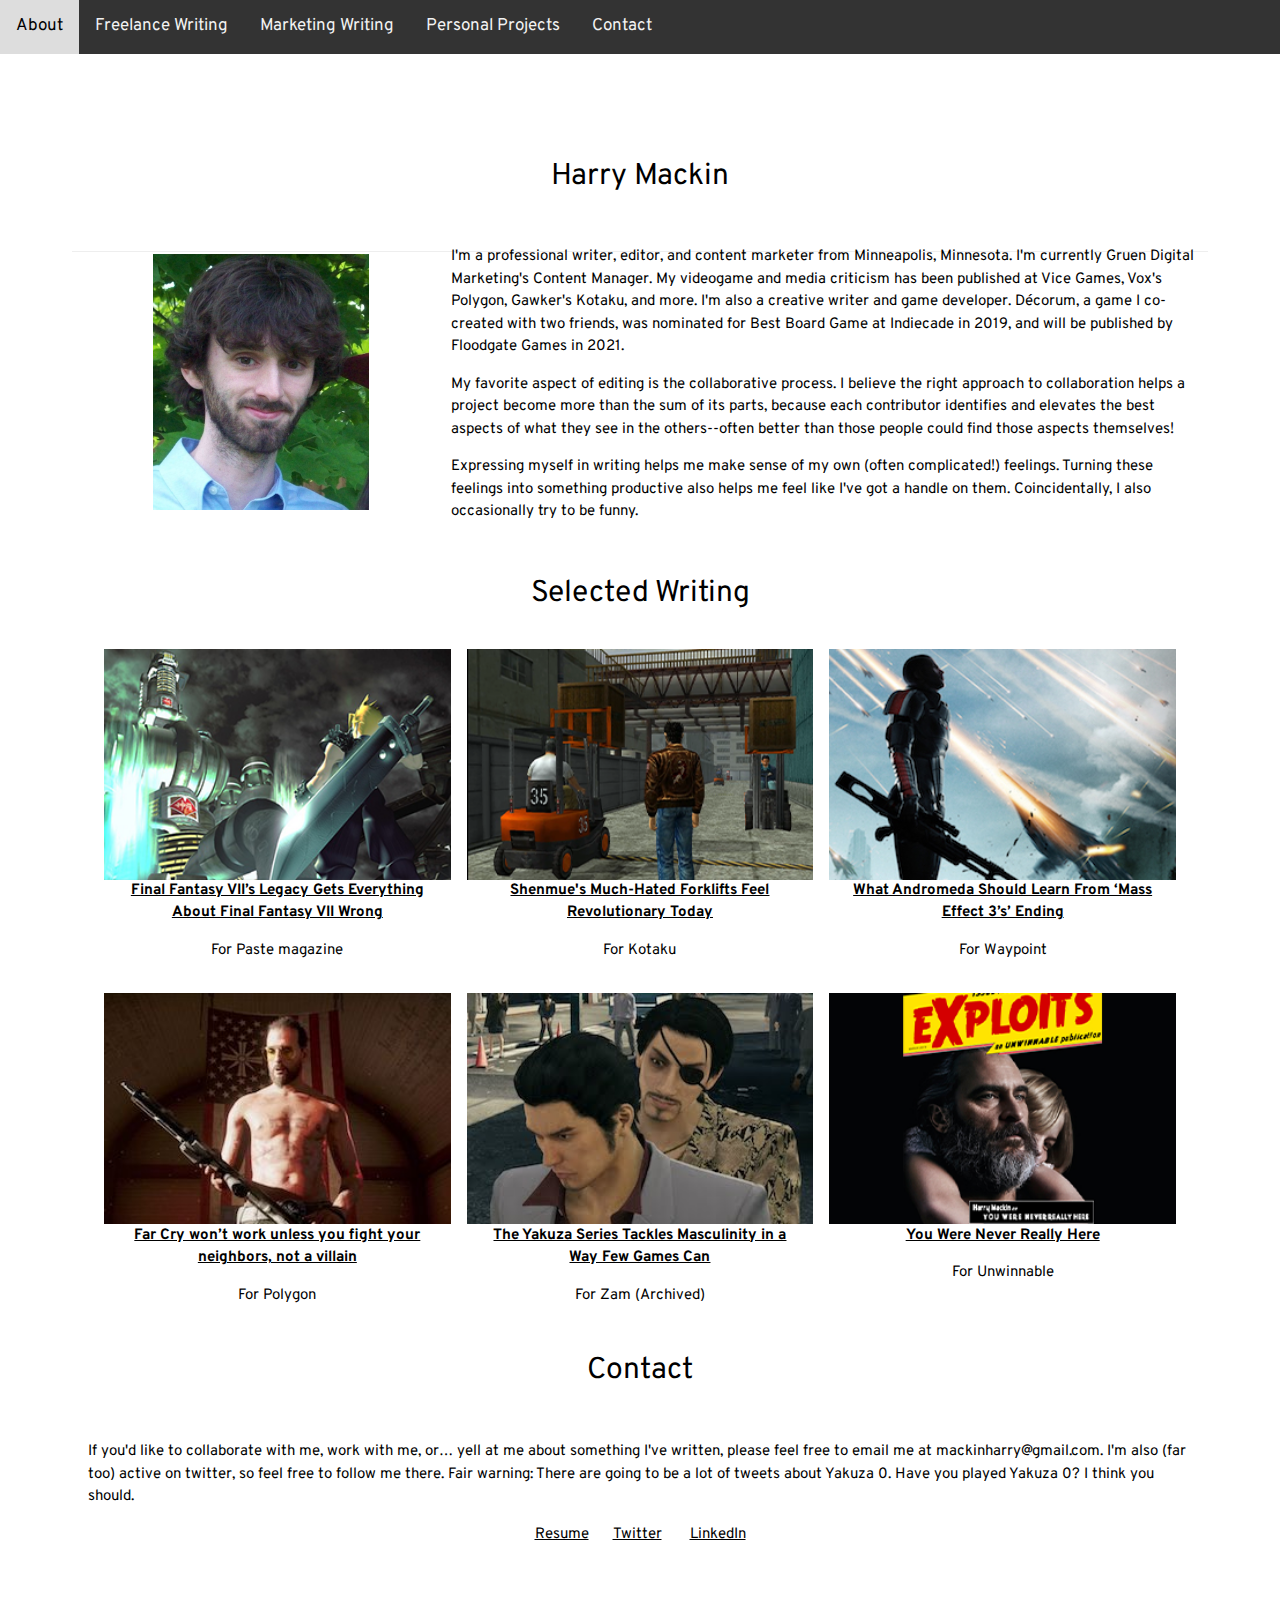
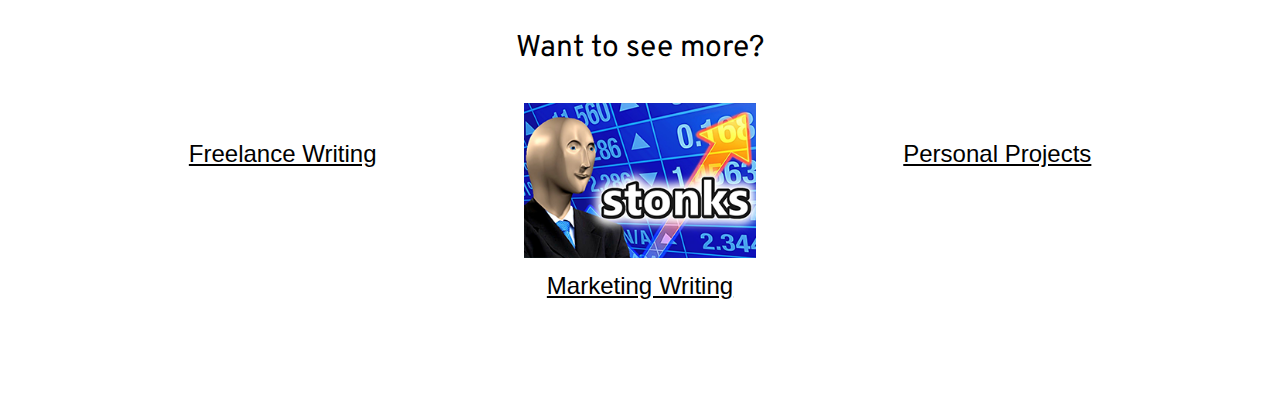
==== index.html @ 05d83d0b "agagfwtg" ====
<!DOCTYPE html>
<html>
<title>Harry Mackin</title>

<meta charset="UTF-8">
<meta name="viewport" content="width=device-width, initial-scale=1">
<link rel="stylesheet" href="https://www.w3schools.com/w3css/4/w3.css">
<link href="https://fonts.googleapis.com/css?family=Overpass&display=swap" rel="stylesheet">
<link href="https://fonts.googleapis.com/css?family=Press+Start+2P&display=swap" rel="stylesheet">
<style>
h1 {font-family: 'Press Start 2P', cursive;}
h2, h6, h4,body,h5 {font-family: 'Overpass', sans-serif;}
.w3-bar-block .w3-bar-item {padding:20px}

<meta name="viewport" content="width=device-width, initial-scale=1">
<style>
body {
  margin: 0;
  font-size: 28px;
  font-family: Arial, Helvetica, sans-serif;
}

.header {
  background-color: #f1f1f1;
  padding: 30px;
  text-align: center;
}

#navbar {
  overflow: hidden;
  background-color: #333;
}

#navbar a {
  float: left;
  display: block;
  color: #f2f2f2;
  text-align: center;
  padding: 14px 16px;
  text-decoration: none;
  font-size: 17px;
}

#navbar a:hover {
  background-color: #ddd;
  color: black;
}

#navbar a.active {
  background-color: #4CAF50;
  color: white;
}

.content {
  padding: 16px;
}

.sticky {
  position: fixed;
  top: 0;
  width: 100%;
}

.sticky + .content {
  padding-top: 100px;
}
</style>
</head>
<body>
    
    <div id="navbar">
      <a href="#About">About</a>
      <a href="Freelance.html">Freelance Writing</a>
      <a href="Marketing.html">Marketing Writing</a>
      <a href="Projects.html">Personal Projects</a>
      <a href="#Contact">Contact</a>
    </div>
   
    <div class="w3-main w3-content w3-padding" style="max-width:1200px;margin-top:50px">
        <div class="w3-container w3-padding-32 w3-center">
            
        <h2 id="About">Harry Mackin</h2><br>
       
        <div class="w3-third">
          <br>
          <img src="Images/harry-pic.jpg" alt="" style="width:57%">
        
        </div>
        <div class="w3-twothird">
        <div class="w3-left-align">
          <p>I'm a professional writer, editor, and content marketer from Minneapolis, Minnesota. I'm currently Gruen Digital Marketing's Content Manager. My videogame and media criticism has been published at Vice Games, Vox's Polygon, Gawker's Kotaku, and more. I'm also a creative writer and game developer. Décorum, a game I co-created with two friends, was nominated for Best Board Game at Indiecade in 2019, and will be published by Floodgate Games in 2021.</p>

          <p>My favorite aspect of editing is the collaborative process. I believe the right approach to collaboration helps a project become more than the sum of its parts, because each contributor identifies and elevates the best aspects of what they see in the others--often better than those people could find those aspects themselves! </p>
          
          <p>Expressing myself in writing helps me make sense of my own (often complicated!) feelings. Turning these feelings into something productive also helps me feel like I've got a handle on them. Coincidentally, I also occasionally try to be funny.</p>
</div>
          <br>
        </div>
    <hr>

            <!-- Photo Grid-->
<div class="w3-container w3-padding-32 w3-center">
<h2 id="Selected Writing">Selected Writing</h2><br>
            <div class="w3-row-padding">
                <div class="w3-third w3-container w3-margin-bottom">
                  <img src="Images/FF7.png" alt="" style="width:100%" class="w3-hover-opacity">
                  <div class="w3-container w3-white">
                    <a href="https://www.pastemagazine.com/games/final-fantasy/final-fantasy-viis-legacy-gets-everything-about-fi/"><b>Final Fantasy VII’s Legacy Gets Everything About Final Fantasy VII Wrong</b></a>
                    <p>For Paste magazine</p>
                  </div>
                </div>
                <div class="w3-third w3-container w3-margin-bottom">
                  <img src="Images/Forklift.png" alt="" style="width:100%" class="w3-hover-opacity">
                  <div class="w3-container w3-white">
                    <a href="https://kotaku.com/shenmues-much-hated-forklifts-feel-revolutionary-today-1833817433"><b>Shenmue's Much-Hated Forklifts Feel Revolutionary Today</b></a>
                    <p>For Kotaku</p>
                  </div>
                </div>
                <div class="w3-third w3-container">
                  <img src="Images/MassEffect.jpg" alt="" style="width:100%" class="w3-hover-opacity">
                  <div class="w3-container w3-white">
                  <a href="https://www.vice.com/en_us/article/8qbkxx/what-andromeda-should-learn-from-mass-effect-3s-ending"><b>What Andromeda Should Learn From ‘Mass Effect 3’s’ Ending</b></a>
                    <p>For Waypoint</p>
                  </div>
                </div>
              </div>
  
  <!-- Second Photo Grid-->
  <div class="w3-row-padding">
    <div class="w3-third w3-container w3-margin-bottom">
      <img src="Images/FarCry.jpg" alt="" style="width:100%" class="w3-hover-opacity">
      <div class="w3-container w3-white">
        <a href="https://www.polygon.com/2017/11/9/16612320/far-cry-villain-united-states"><b>Far Cry won’t work unless you fight your neighbors, not a villain</b></a>
        <p>For Polygon</p>
      </div>
    </div>
    <div class="w3-third w3-container w3-margin-bottom">
      <img src="Images/yakuza.jpg" alt="" style="width:100%" class="w3-hover-opacity">
      <div class="w3-container w3-white">
        <a href="Articles/TheYakuzaSeriesTakelesMasculinityInAWayFewGamesCan.pdf"><b>The Yakuza Series Tackles Masculinity in a Way Few Games Can</b></a>
        <p>For Zam (Archived)</p>
      </div>
    </div>
    <div class="w3-third w3-container">
      <img src="Images/Exploits.png" alt="" style="width:100%" class="w3-hover-opacity">
      <div class="w3-container w3-white">
      <a href="https://unwinnable.com/2019/03/04/you-were-never-really-here/"><b>You Were Never Really Here</b></a>
        <p>For Unwinnable</p>
      </div>
    </div>
  </div>

  <!-- Contact Section -->
<div class="w3-container w3-padding-4 w3-center">
  <h2 id="Contact">Contact</h2><br>
</div>
<div class="w3-whole">
<div class="w3-left-align">
<p>If you'd like to collaborate with me, work with me, or… yell at me about something I've written, please feel free to email me at mackinharry@gmail.com. I'm also (far too) active on twitter, so feel free to follow me there. Fair warning: There are going to be a lot of tweets about Yakuza 0. Have you played Yakuza 0? I think you should.
</p>
<div class="w3-center">  
<p><a href="HarryMackinResume.pdf">Resume</a> &nbsp; &nbsp; &nbsp;<a href="https://twitter.com/Shiitakeharry">Twitter</a> &nbsp; &nbsp; &nbsp; <a href="https://www.linkedin.com/in/harrymackin/">LinkedIn</a></p>
</div>
</div>

  <div class="w3-container w3-padding-32 w3-center">
    <br>
    <h2 id="Presentations&Publications">Want to see more?</h2><br>
    <!-- First Photo Grid-->
<div class="w3-third">
  <img src="WebsitePhotos/PML2020.png" alt="" style="width:65%">
  <h3><a href="Freelance.html">Freelance Writing</a></h3>

</div>
    <div class="w3-third">
  <img src="Images/stonks.png" alt="" style="width:65%">
  <h3><a href="Marketing.html">Marketing Writing</a></h3>

</div>
<div class="w3-third">
  <img src="WebsitePhotos/VR.png" alt="" style="width:65%">
  <h3><a href="Projects.html">Personal Projects</a></h3>

</div>
</div>
</div>

<script>
    window.onscroll = function() {myFunction()};
    
    var navbar = document.getElementById("navbar");
    var sticky = navbar.offsetTop;
    
    function myFunction() {
      if (window.pageYOffset >= sticky) {
        navbar.classList.add("sticky")
      } else {
        navbar.classList.remove("sticky");
      }
    }
    </script>

<!-- End page content -->
</div>

<script>
// Script to open and close sidebar
function w3_open() {
  document.getElementById("mySidebar").style.display = "block";
}
 
function w3_close() {
  document.getElementById("mySidebar").style.display = "none";
}
</script>

</body>
</html>
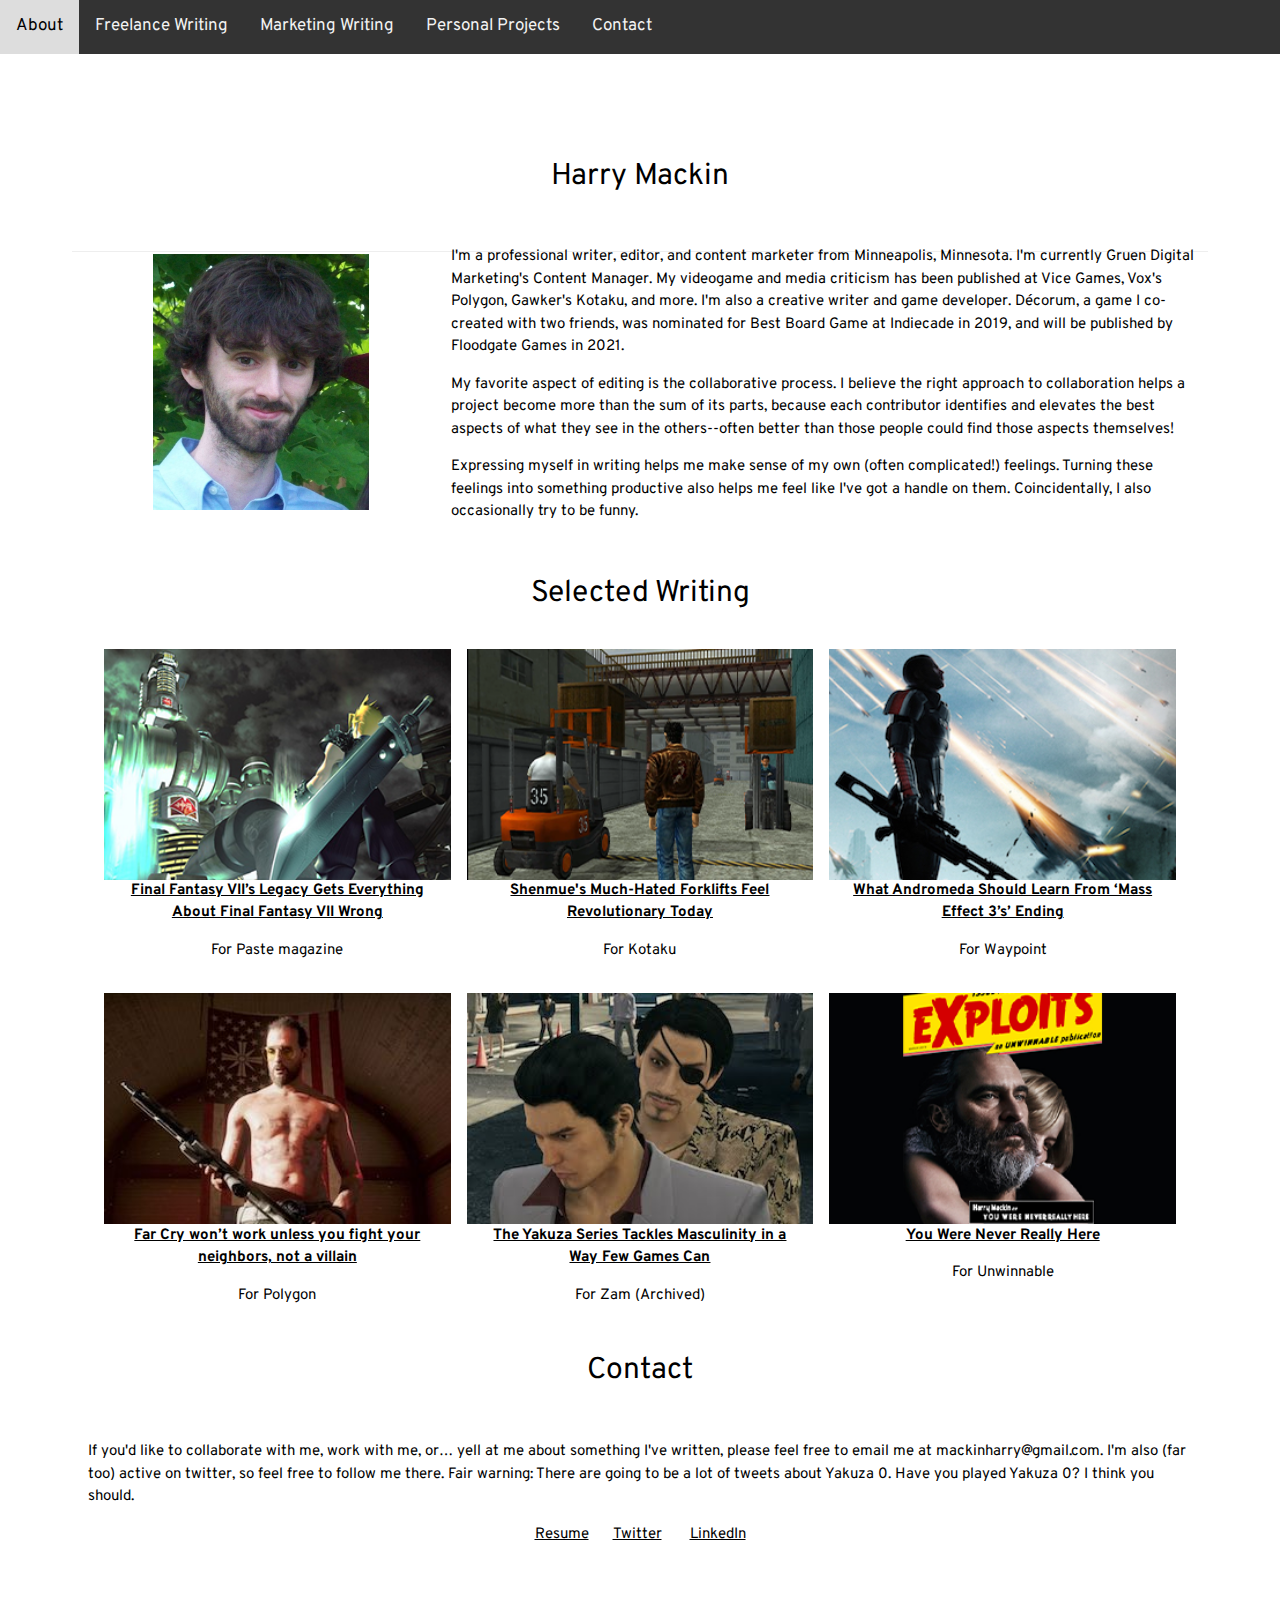
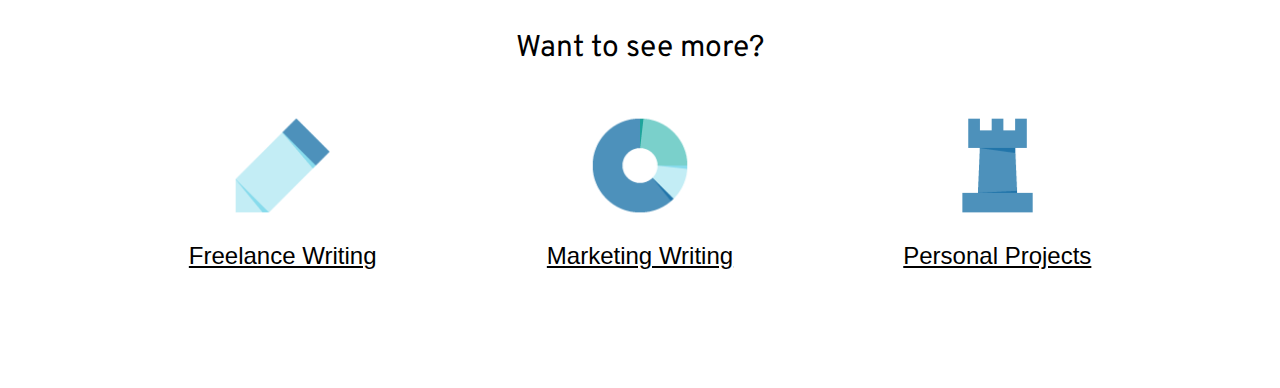
==== commit 8681caea: "icons" ====
--- a/index.html
+++ b/index.html
@@ -168,17 +168,17 @@
     <h2 id="Presentations&Publications">Want to see more?</h2><br>
     <!-- First Photo Grid-->
 <div class="w3-third">
-  <img src="WebsitePhotos/PML2020.png" alt="" style="width:65%">
+  <img src="Images/05 SEO Copywriting.png" alt="" style="width:35%">
   <h3><a href="Freelance.html">Freelance Writing</a></h3>
 
 </div>
     <div class="w3-third">
-  <img src="Images/stonks.png" alt="" style="width:65%">
+  <img src="Images/01 Web Analytics.png" alt="" style="width:35%">
   <h3><a href="Marketing.html">Marketing Writing</a></h3>
 
 </div>
 <div class="w3-third">
-  <img src="WebsitePhotos/VR.png" alt="" style="width:65%">
+  <img src="Images/04 Business Strategy.png" alt="" style="width:35%">
   <h3><a href="Projects.html">Personal Projects</a></h3>
 
 </div>
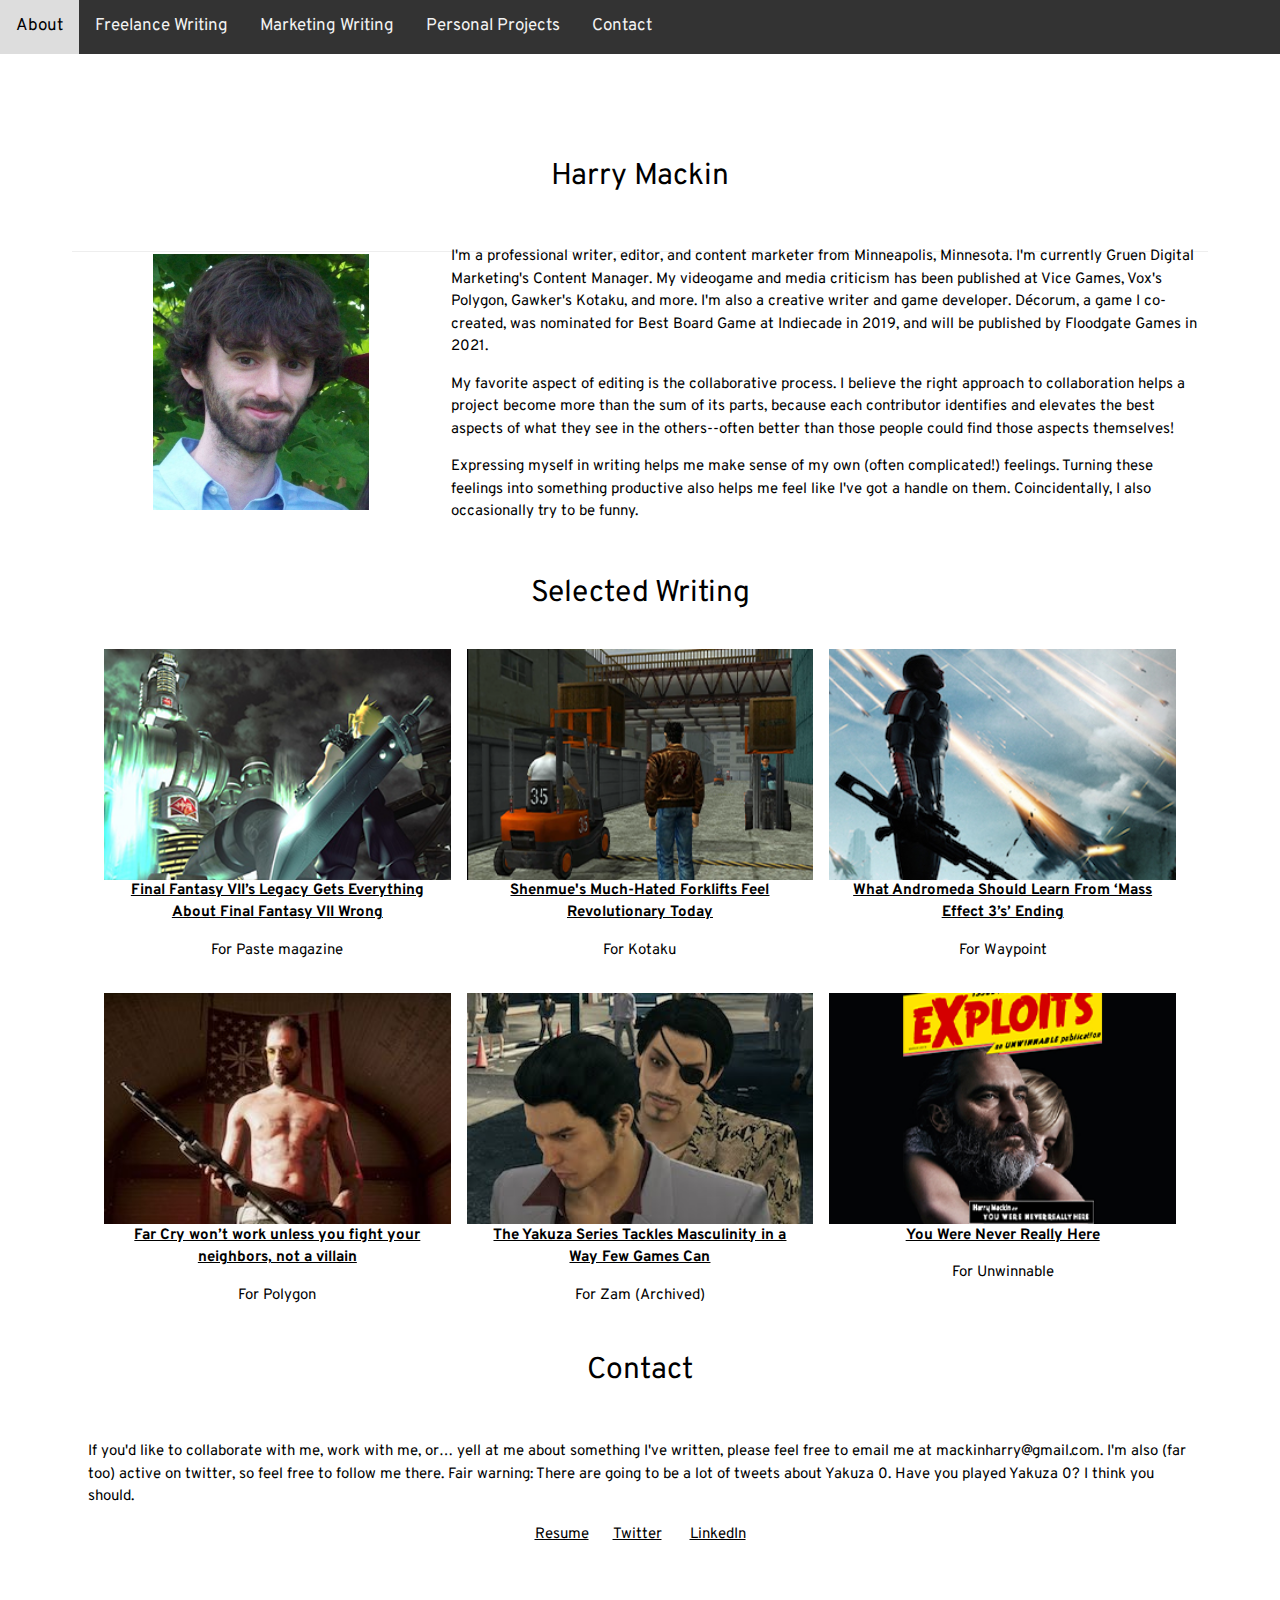
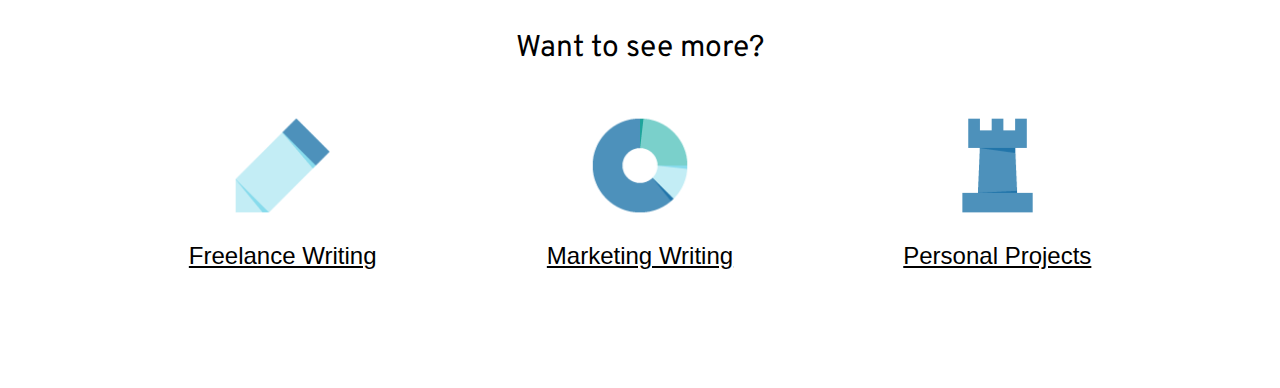
==== commit da4d9e68: "edit" ====
--- a/index.html
+++ b/index.html
@@ -88,7 +88,7 @@
         </div>
         <div class="w3-twothird">
         <div class="w3-left-align">
-          <p>I'm a professional writer, editor, and content marketer from Minneapolis, Minnesota. I'm currently Gruen Digital Marketing's Content Manager. My videogame and media criticism has been published at Vice Games, Vox's Polygon, Gawker's Kotaku, and more. I'm also a creative writer and game developer. Décorum, a game I co-created with two friends, was nominated for Best Board Game at Indiecade in 2019, and will be published by Floodgate Games in 2021.</p>
+          <p>I'm a professional writer, editor, and content marketer from Minneapolis, Minnesota. I'm currently Gruen Digital Marketing's Content Manager. My videogame and media criticism has been published at Vice Games, Vox's Polygon, Gawker's Kotaku, and more. I'm also a creative writer and game developer. Décorum, a game I co-created, was nominated for Best Board Game at Indiecade in 2019, and will be published by Floodgate Games in 2021.</p>
 
           <p>My favorite aspect of editing is the collaborative process. I believe the right approach to collaboration helps a project become more than the sum of its parts, because each contributor identifies and elevates the best aspects of what they see in the others--often better than those people could find those aspects themselves! </p>
           
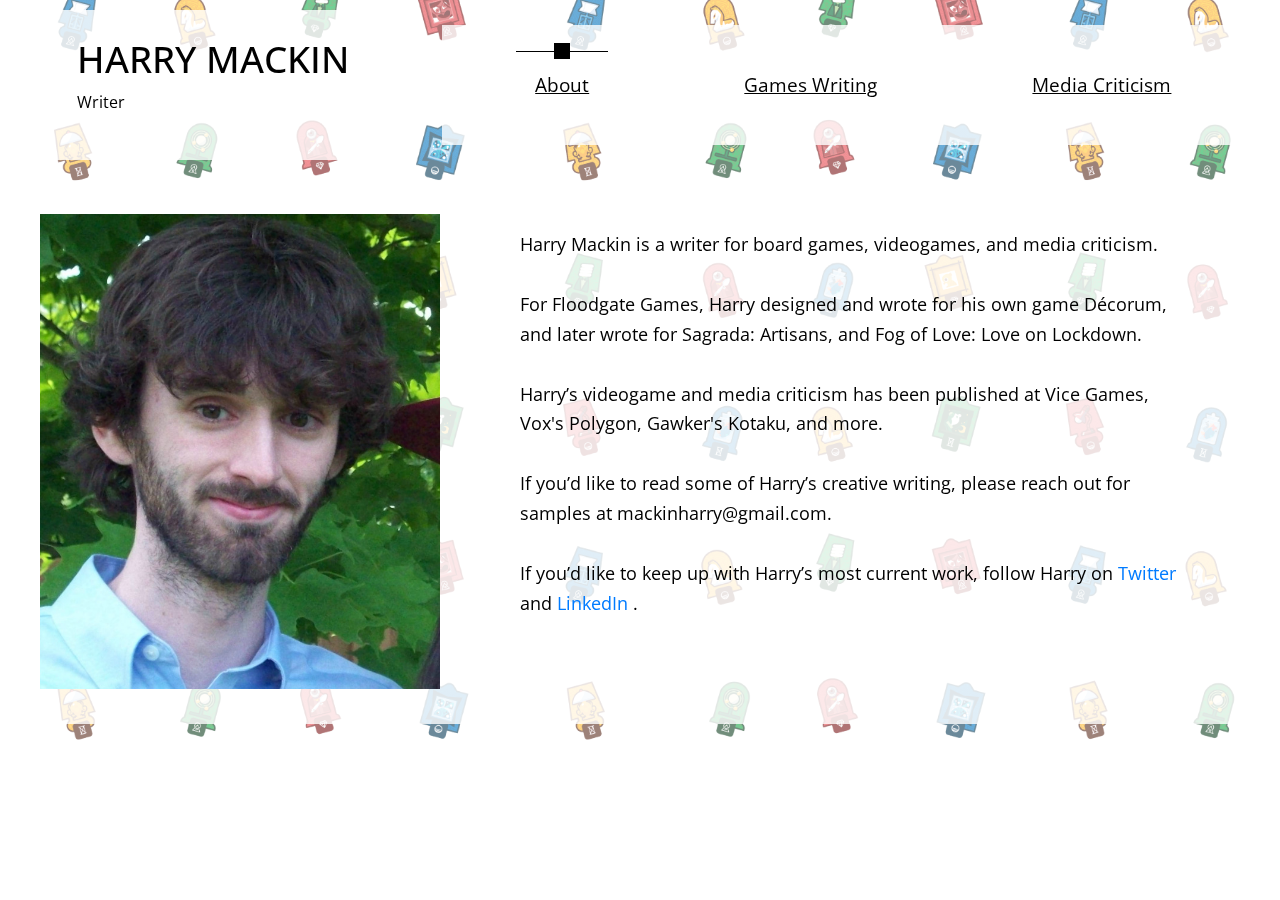
==== commit 4f469f27: "Big Ol Update" ====
--- a/index.html
+++ b/index.html
@@ -1,218 +1,89 @@
-<!DOCTYPE html>
-<html>
-<title>Harry Mackin</title>
-
-<meta charset="UTF-8">
-<meta name="viewport" content="width=device-width, initial-scale=1">
-<link rel="stylesheet" href="https://www.w3schools.com/w3css/4/w3.css">
-<link href="https://fonts.googleapis.com/css?family=Overpass&display=swap" rel="stylesheet">
-<link href="https://fonts.googleapis.com/css?family=Press+Start+2P&display=swap" rel="stylesheet">
-<style>
-h1 {font-family: 'Press Start 2P', cursive;}
-h2, h6, h4,body,h5 {font-family: 'Overpass', sans-serif;}
-.w3-bar-block .w3-bar-item {padding:20px}
-
-<meta name="viewport" content="width=device-width, initial-scale=1">
-<style>
-body {
-  margin: 0;
-  font-size: 28px;
-  font-family: Arial, Helvetica, sans-serif;
-}
-
-.header {
-  background-color: #f1f1f1;
-  padding: 30px;
-  text-align: center;
-}
-
-#navbar {
-  overflow: hidden;
-  background-color: #333;
-}
-
-#navbar a {
-  float: left;
-  display: block;
-  color: #f2f2f2;
-  text-align: center;
-  padding: 14px 16px;
-  text-decoration: none;
-  font-size: 17px;
-}
-
-#navbar a:hover {
-  background-color: #ddd;
-  color: black;
-}
-
-#navbar a.active {
-  background-color: #4CAF50;
-  color: white;
-}
-
-.content {
-  padding: 16px;
-}
-
-.sticky {
-  position: fixed;
-  top: 0;
-  width: 100%;
-}
-
-.sticky + .content {
-  padding-top: 100px;
-}
-</style>
-</head>
-<body>
-    
-    <div id="navbar">
-      <a href="#About">About</a>
-      <a href="Freelance.html">Freelance Writing</a>
-      <a href="Marketing.html">Marketing Writing</a>
-      <a href="Projects.html">Personal Projects</a>
-      <a href="#Contact">Contact</a>
-    </div>
-   
-    <div class="w3-main w3-content w3-padding" style="max-width:1200px;margin-top:50px">
-        <div class="w3-container w3-padding-32 w3-center">
-            
-        <h2 id="About">Harry Mackin</h2><br>
-       
-        <div class="w3-third">
-          <br>
-          <img src="Images/harry-pic.jpg" alt="" style="width:57%">
-        
-        </div>
-        <div class="w3-twothird">
-        <div class="w3-left-align">
-          <p>I'm a professional writer, editor, and content marketer from Minneapolis, Minnesota. I'm currently Gruen Digital Marketing's Content Manager. My videogame and media criticism has been published at Vice Games, Vox's Polygon, Gawker's Kotaku, and more. I'm also a creative writer and game developer. Décorum, a game I co-created, was nominated for Best Board Game at Indiecade in 2019, and will be published by Floodgate Games in 2021.</p>
-
-          <p>My favorite aspect of editing is the collaborative process. I believe the right approach to collaboration helps a project become more than the sum of its parts, because each contributor identifies and elevates the best aspects of what they see in the others--often better than those people could find those aspects themselves! </p>
-          
-          <p>Expressing myself in writing helps me make sense of my own (often complicated!) feelings. Turning these feelings into something productive also helps me feel like I've got a handle on them. Coincidentally, I also occasionally try to be funny.</p>
-</div>
-          <br>
-        </div>
-    <hr>
-
-            <!-- Photo Grid-->
-<div class="w3-container w3-padding-32 w3-center">
-<h2 id="Selected Writing">Selected Writing</h2><br>
-            <div class="w3-row-padding">
-                <div class="w3-third w3-container w3-margin-bottom">
-                  <img src="Images/FF7.png" alt="" style="width:100%" class="w3-hover-opacity">
-                  <div class="w3-container w3-white">
-                    <a href="https://www.pastemagazine.com/games/final-fantasy/final-fantasy-viis-legacy-gets-everything-about-fi/"><b>Final Fantasy VII’s Legacy Gets Everything About Final Fantasy VII Wrong</b></a>
-                    <p>For Paste magazine</p>
-                  </div>
-                </div>
-                <div class="w3-third w3-container w3-margin-bottom">
-                  <img src="Images/Forklift.png" alt="" style="width:100%" class="w3-hover-opacity">
-                  <div class="w3-container w3-white">
-                    <a href="https://kotaku.com/shenmues-much-hated-forklifts-feel-revolutionary-today-1833817433"><b>Shenmue's Much-Hated Forklifts Feel Revolutionary Today</b></a>
-                    <p>For Kotaku</p>
-                  </div>
-                </div>
-                <div class="w3-third w3-container">
-                  <img src="Images/MassEffect.jpg" alt="" style="width:100%" class="w3-hover-opacity">
-                  <div class="w3-container w3-white">
-                  <a href="https://www.vice.com/en_us/article/8qbkxx/what-andromeda-should-learn-from-mass-effect-3s-ending"><b>What Andromeda Should Learn From ‘Mass Effect 3’s’ Ending</b></a>
-                    <p>For Waypoint</p>
-                  </div>
-                </div>
-              </div>
-  
-  <!-- Second Photo Grid-->
-  <div class="w3-row-padding">
-    <div class="w3-third w3-container w3-margin-bottom">
-      <img src="Images/FarCry.jpg" alt="" style="width:100%" class="w3-hover-opacity">
-      <div class="w3-container w3-white">
-        <a href="https://www.polygon.com/2017/11/9/16612320/far-cry-villain-united-states"><b>Far Cry won’t work unless you fight your neighbors, not a villain</b></a>
-        <p>For Polygon</p>
-      </div>
-    </div>
-    <div class="w3-third w3-container w3-margin-bottom">
-      <img src="Images/yakuza.jpg" alt="" style="width:100%" class="w3-hover-opacity">
-      <div class="w3-container w3-white">
-        <a href="Articles/TheYakuzaSeriesTakelesMasculinityInAWayFewGamesCan.pdf"><b>The Yakuza Series Tackles Masculinity in a Way Few Games Can</b></a>
-        <p>For Zam (Archived)</p>
-      </div>
-    </div>
-    <div class="w3-third w3-container">
-      <img src="Images/Exploits.png" alt="" style="width:100%" class="w3-hover-opacity">
-      <div class="w3-container w3-white">
-      <a href="https://unwinnable.com/2019/03/04/you-were-never-really-here/"><b>You Were Never Really Here</b></a>
-        <p>For Unwinnable</p>
-      </div>
-    </div>
-  </div>
-
-  <!-- Contact Section -->
-<div class="w3-container w3-padding-4 w3-center">
-  <h2 id="Contact">Contact</h2><br>
-</div>
-<div class="w3-whole">
-<div class="w3-left-align">
-<p>If you'd like to collaborate with me, work with me, or… yell at me about something I've written, please feel free to email me at mackinharry@gmail.com. I'm also (far too) active on twitter, so feel free to follow me there. Fair warning: There are going to be a lot of tweets about Yakuza 0. Have you played Yakuza 0? I think you should.
-</p>
-<div class="w3-center">  
-<p><a href="HarryMackinResume.pdf">Resume</a> &nbsp; &nbsp; &nbsp;<a href="https://twitter.com/Shiitakeharry">Twitter</a> &nbsp; &nbsp; &nbsp; <a href="https://www.linkedin.com/in/harrymackin/">LinkedIn</a></p>
-</div>
-</div>
-
-  <div class="w3-container w3-padding-32 w3-center">
-    <br>
-    <h2 id="Presentations&Publications">Want to see more?</h2><br>
-    <!-- First Photo Grid-->
-<div class="w3-third">
-  <img src="Images/05 SEO Copywriting.png" alt="" style="width:35%">
-  <h3><a href="Freelance.html">Freelance Writing</a></h3>
-
-</div>
-    <div class="w3-third">
-  <img src="Images/01 Web Analytics.png" alt="" style="width:35%">
-  <h3><a href="Marketing.html">Marketing Writing</a></h3>
-
-</div>
-<div class="w3-third">
-  <img src="Images/04 Business Strategy.png" alt="" style="width:35%">
-  <h3><a href="Projects.html">Personal Projects</a></h3>
-
-</div>
-</div>
-</div>
-
-<script>
-    window.onscroll = function() {myFunction()};
-    
-    var navbar = document.getElementById("navbar");
-    var sticky = navbar.offsetTop;
-    
-    function myFunction() {
-      if (window.pageYOffset >= sticky) {
-        navbar.classList.add("sticky")
-      } else {
-        navbar.classList.remove("sticky");
-      }
-    }
-    </script>
-
-<!-- End page content -->
-</div>
-
-<script>
-// Script to open and close sidebar
-function w3_open() {
-  document.getElementById("mySidebar").style.display = "block";
-}
- 
-function w3_close() {
-  document.getElementById("mySidebar").style.display = "none";
-}
-</script>
-
-</body>
-</html>
+<!DOCTYPE html>
+<html lang="en">
+  <head>
+    <link href="favicon.ico" rel="shortcut icon" type="image/x-icon" />
+    <meta charset="UTF-8" />
+    <meta name="viewport" content="width=device-width, initial-scale=1.0" />
+    <meta http-equiv="X-UA-Compatible" content="ie=edge" />
+    <title>Harry Mackin</title>
+
+    <link rel="stylesheet" href="https://fonts.googleapis.com/css?family=Open+Sans:400,600" />
+    <link rel="stylesheet" href="css/all.min.css" />
+    <link rel="stylesheet" href="css/bootstrap.min.css" />
+    <link rel="stylesheet" href="css/templatemo-style.css" />
+<!--
+Parallo Template
+https://templatemo.com/tm-534-parallo
+-->
+  </head>
+  <body>
+    <div class="parallax-window" data-parallax="scroll" data-image-src="img/bg-01.png">
+      <div class="container-fluid">
+        <div class="row tm-brand-row">
+          <div class="col-lg-4 col-11">
+            <div class="tm-brand-container tm-bg-white-transparent">
+              <div class="tm-brand-texts">
+                <h1 class="text-uppercase tm-brand-name">Harry Mackin</h1>
+                <p class="small">Writer</p>
+              </div>
+            </div>
+          </div>
+          <div class="col-lg-8 col-1">
+            <div class="tm-nav">
+              <nav class="navbar navbar-expand-lg navbar-light tm-bg-white-transparent tm-navbar">
+                <button class="navbar-toggler" type="button"
+                  data-toggle="collapse" data-target="#navbarNav"
+                  aria-controls="navbarNav" aria-expanded="false" aria-label="Toggle navigation">
+                  <span class="navbar-toggler-icon"></span>
+                </button>
+                <div class="collapse navbar-collapse" id="navbarNav">
+                  <ul class="navbar-nav">
+                    <li class="nav-item active">
+                      <div class="tm-nav-link-highlight"></div>
+                      <a class="nav-link" href="index.html">About <span class="sr-only">(current)</span></a>
+                    </li>
+                    <li class="nav-item">
+                      <div class="tm-nav-link-highlight"></div>
+                      <a class="nav-link" href="GamesWriting.html">Games Writing</a>
+                    </li>
+                    <li class="nav-item">
+                      <div class="tm-nav-link-highlight"></div>
+                      <a class="nav-link" href="MediaCriticism.html">Media Criticism</a>
+                    </li>
+                  </ul>
+                </div>
+              </nav>
+            </div>
+          </div>
+        </div>
+      </div>
+       <!-- Call to Action -->
+       <section class="row tm-testimonials-cta" id="tmCallToAction">
+        <div class="tm-bg-white-transparent col-12 tm-call-to-action-col">
+          <img src="Images/harry-pic.jpg" alt="Image" class="img-fluid tm-profile-image"/>
+          <div class="tm-call-to-action-text">
+            <p class="tm-call-to-action-description">
+              Harry Mackin is a writer for board games, videogames, and media criticism. 
+              <br>
+              <br>
+              For Floodgate Games, Harry designed and wrote for his own game Décorum, and later wrote for Sagrada: Artisans, and Fog of Love: Love on Lockdown.  
+              <br>  
+              <br>  
+              Harry’s videogame and media criticism has been published at Vice Games, Vox's Polygon, Gawker's Kotaku, and more.        
+              <br>  
+              <br>
+              If you’d like to read some of Harry’s creative writing, please reach out for samples at mackinharry@gmail.com.
+              <br>  
+              <br>
+              If you’d like to keep up with Harry’s most current work, follow Harry on <a href="https://twitter.com/Shiitakeharry">Twitter</a> and <a href="https://www.linkedin.com/in/harrymackin/">LinkedIn</a> 
+            </a>.</p>
+          </div>
+        </div>
+      </section>
+    </div>
+      <!-- .container-fluid -->
+    <script src="js/jquery.min.js"></script>
+    <script src="js/parallax.min.js"></script>
+    <script src="js/bootstrap.min.js"></script>
+  </body>
+</html>--- a/css/all.min.css
+++ b/css/all.min.css
@@ -0,0 +1,5 @@
+/*!
+ * Font Awesome Free 5.8.1 by @fontawesome - https://fontawesome.com
+ * License - https://fontawesome.com/license/free (Icons: CC BY 4.0, Fonts: SIL OFL 1.1, Code: MIT License)
+ */
+.fa,.fab,.fal,.far,.fas{-moz-osx-font-smoothing:grayscale;-webkit-font-smoothing:antialiased;display:inline-block;font-style:normal;font-variant:normal;text-rendering:auto;line-height:1}.fa-lg{font-size:1.33333em;line-height:.75em;vertical-align:-.0667em}.fa-xs{font-size:.75em}.fa-sm{font-size:.875em}.fa-1x{font-size:1em}.fa-2x{font-size:2em}.fa-3x{font-size:3em}.fa-4x{font-size:4em}.fa-5x{font-size:5em}.fa-6x{font-size:6em}.fa-7x{font-size:7em}.fa-8x{font-size:8em}.fa-9x{font-size:9em}.fa-10x{font-size:10em}.fa-fw{text-align:center;width:1.25em}.fa-ul{list-style-type:none;margin-left:2.5em;padding-left:0}.fa-ul>li{position:relative}.fa-li{left:-2em;position:absolute;text-align:center;width:2em;line-height:inherit}.fa-border{border:.08em solid #eee;border-radius:.1em;padding:.2em .25em .15em}.fa-pull-left{float:left}.fa-pull-right{float:right}.fa.fa-pull-left,.fab.fa-pull-left,.fal.fa-pull-left,.far.fa-pull-left,.fas.fa-pull-left{margin-right:.3em}.fa.fa-pull-right,.fab.fa-pull-right,.fal.fa-pull-right,.far.fa-pull-right,.fas.fa-pull-right{margin-left:.3em}.fa-spin{animation:fa-spin 2s infinite linear}.fa-pulse{animation:fa-spin 1s infinite steps(8)}@keyframes fa-spin{0%{transform:rotate(0deg)}to{transform:rotate(1turn)}}.fa-rotate-90{-ms-filter:"progid:DXImageTransform.Microsoft.BasicImage(rotation=1)";transform:rotate(90deg)}.fa-rotate-180{-ms-filter:"progid:DXImageTransform.Microsoft.BasicImage(rotation=2)";transform:rotate(180deg)}.fa-rotate-270{-ms-filter:"progid:DXImageTransform.Microsoft.BasicImage(rotation=3)";transform:rotate(270deg)}.fa-flip-horizontal{-ms-filter:"progid:DXImageTransform.Microsoft.BasicImage(rotation=0, mirror=1)";transform:scaleX(-1)}.fa-flip-vertical{transform:scaleY(-1)}.fa-flip-both,.fa-flip-horizontal.fa-flip-vertical,.fa-flip-vertical{-ms-filter:"progid:DXImageTransform.Microsoft.BasicImage(rotation=2, mirror=1)"}.fa-flip-both,.fa-flip-horizontal.fa-flip-vertical{transform:scale(-1)}:root .fa-flip-both,:root .fa-flip-horizontal,:root .fa-flip-vertical,:root .fa-rotate-90,:root .fa-rotate-180,:root .fa-rotate-270{filter:none}.fa-stack{display:inline-block;height:2em;line-height:2em;position:relative;vertical-align:middle;width:2.5em}.fa-stack-1x,.fa-stack-2x{left:0;position:absolute;text-align:center;width:100%}.fa-stack-1x{line-height:inherit}.fa-stack-2x{font-size:2em}.fa-inverse{color:#fff}.fa-500px:before{content:"\f26e"}.fa-accessible-icon:before{content:"\f368"}.fa-accusoft:before{content:"\f369"}.fa-acquisitions-incorporated:before{content:"\f6af"}.fa-ad:before{content:"\f641"}.fa-address-book:before{content:"\f2b9"}.fa-address-card:before{content:"\f2bb"}.fa-adjust:before{content:"\f042"}.fa-adn:before{content:"\f170"}.fa-adobe:before{content:"\f778"}.fa-adversal:before{content:"\f36a"}.fa-affiliatetheme:before{content:"\f36b"}.fa-air-freshener:before{content:"\f5d0"}.fa-airbnb:before{content:"\f834"}.fa-algolia:before{content:"\f36c"}.fa-align-center:before{content:"\f037"}.fa-align-justify:before{content:"\f039"}.fa-align-left:before{content:"\f036"}.fa-align-right:before{content:"\f038"}.fa-alipay:before{content:"\f642"}.fa-allergies:before{content:"\f461"}.fa-amazon:before{content:"\f270"}.fa-amazon-pay:before{content:"\f42c"}.fa-ambulance:before{content:"\f0f9"}.fa-american-sign-language-interpreting:before{content:"\f2a3"}.fa-amilia:before{content:"\f36d"}.fa-anchor:before{content:"\f13d"}.fa-android:before{content:"\f17b"}.fa-angellist:before{content:"\f209"}.fa-angle-double-down:before{content:"\f103"}.fa-angle-double-left:before{content:"\f100"}.fa-angle-double-right:before{content:"\f101"}.fa-angle-double-up:before{content:"\f102"}.fa-angle-down:before{content:"\f107"}.fa-angle-left:before{content:"\f104"}.fa-angle-right:before{content:"\f105"}.fa-angle-up:before{content:"\f106"}.fa-angry:before{content:"\f556"}.fa-angrycreative:before{content:"\f36e"}.fa-angular:before{content:"\f420"}.fa-ankh:before{content:"\f644"}.fa-app-store:before{content:"\f36f"}.fa-app-store-ios:before{content:"\f370"}.fa-apper:before{content:"\f371"}.fa-apple:before{content:"\f179"}.fa-apple-alt:before{content:"\f5d1"}.fa-apple-pay:before{content:"\f415"}.fa-archive:before{content:"\f187"}.fa-archway:before{content:"\f557"}.fa-arrow-alt-circle-down:before{content:"\f358"}.fa-arrow-alt-circle-left:before{content:"\f359"}.fa-arrow-alt-circle-right:before{content:"\f35a"}.fa-arrow-alt-circle-up:before{content:"\f35b"}.fa-arrow-circle-down:before{content:"\f0ab"}.fa-arrow-circle-left:before{content:"\f0a8"}.fa-arrow-circle-right:before{content:"\f0a9"}.fa-arrow-circle-up:before{content:"\f0aa"}.fa-arrow-down:before{content:"\f063"}.fa-arrow-left:before{content:"\f060"}.fa-arrow-right:before{content:"\f061"}.fa-arrow-up:before{content:"\f062"}.fa-arrows-alt:before{content:"\f0b2"}.fa-arrows-alt-h:before{content:"\f337"}.fa-arrows-alt-v:before{content:"\f338"}.fa-artstation:before{content:"\f77a"}.fa-assistive-listening-systems:before{content:"\f2a2"}.fa-asterisk:before{content:"\f069"}.fa-asymmetrik:before{content:"\f372"}.fa-at:before{content:"\f1fa"}.fa-atlas:before{content:"\f558"}.fa-atlassian:before{content:"\f77b"}.fa-atom:before{content:"\f5d2"}.fa-audible:before{content:"\f373"}.fa-audio-description:before{content:"\f29e"}.fa-autoprefixer:before{content:"\f41c"}.fa-avianex:before{content:"\f374"}.fa-aviato:before{content:"\f421"}.fa-award:before{content:"\f559"}.fa-aws:before{content:"\f375"}.fa-baby:before{content:"\f77c"}.fa-baby-carriage:before{content:"\f77d"}.fa-backspace:before{content:"\f55a"}.fa-backward:before{content:"\f04a"}.fa-bacon:before{content:"\f7e5"}.fa-balance-scale:before{content:"\f24e"}.fa-ban:before{content:"\f05e"}.fa-band-aid:before{content:"\f462"}.fa-bandcamp:before{content:"\f2d5"}.fa-barcode:before{content:"\f02a"}.fa-bars:before{content:"\f0c9"}.fa-baseball-ball:before{content:"\f433"}.fa-basketball-ball:before{content:"\f434"}.fa-bath:before{content:"\f2cd"}.fa-battery-empty:before{content:"\f244"}.fa-battery-full:before{content:"\f240"}.fa-battery-half:before{content:"\f242"}.fa-battery-quarter:before{content:"\f243"}.fa-battery-three-quarters:before{content:"\f241"}.fa-battle-net:before{content:"\f835"}.fa-bed:before{content:"\f236"}.fa-beer:before{content:"\f0fc"}.fa-behance:before{content:"\f1b4"}.fa-behance-square:before{content:"\f1b5"}.fa-bell:before{content:"\f0f3"}.fa-bell-slash:before{content:"\f1f6"}.fa-bezier-curve:before{content:"\f55b"}.fa-bible:before{content:"\f647"}.fa-bicycle:before{content:"\f206"}.fa-bimobject:before{content:"\f378"}.fa-binoculars:before{content:"\f1e5"}.fa-biohazard:before{content:"\f780"}.fa-birthday-cake:before{content:"\f1fd"}.fa-bitbucket:before{content:"\f171"}.fa-bitcoin:before{content:"\f379"}.fa-bity:before{content:"\f37a"}.fa-black-tie:before{content:"\f27e"}.fa-blackberry:before{content:"\f37b"}.fa-blender:before{content:"\f517"}.fa-blender-phone:before{content:"\f6b6"}.fa-blind:before{content:"\f29d"}.fa-blog:before{content:"\f781"}.fa-blogger:before{content:"\f37c"}.fa-blogger-b:before{content:"\f37d"}.fa-bluetooth:before{content:"\f293"}.fa-bluetooth-b:before{content:"\f294"}.fa-bold:before{content:"\f032"}.fa-bolt:before{content:"\f0e7"}.fa-bomb:before{content:"\f1e2"}.fa-bone:before{content:"\f5d7"}.fa-bong:before{content:"\f55c"}.fa-book:before{content:"\f02d"}.fa-book-dead:before{content:"\f6b7"}.fa-book-medical:before{content:"\f7e6"}.fa-book-open:before{content:"\f518"}.fa-book-reader:before{content:"\f5da"}.fa-bookmark:before{content:"\f02e"}.fa-bootstrap:before{content:"\f836"}.fa-bowling-ball:before{content:"\f436"}.fa-box:before{content:"\f466"}.fa-box-open:before{content:"\f49e"}.fa-boxes:before{content:"\f468"}.fa-braille:before{content:"\f2a1"}.fa-brain:before{content:"\f5dc"}.fa-bread-slice:before{content:"\f7ec"}.fa-briefcase:before{content:"\f0b1"}.fa-briefcase-medical:before{content:"\f469"}.fa-broadcast-tower:before{content:"\f519"}.fa-broom:before{content:"\f51a"}.fa-brush:before{content:"\f55d"}.fa-btc:before{content:"\f15a"}.fa-buffer:before{content:"\f837"}.fa-bug:before{content:"\f188"}.fa-building:before{content:"\f1ad"}.fa-bullhorn:before{content:"\f0a1"}.fa-bullseye:before{content:"\f140"}.fa-burn:before{content:"\f46a"}.fa-buromobelexperte:before{content:"\f37f"}.fa-bus:before{content:"\f207"}.fa-bus-alt:before{content:"\f55e"}.fa-business-time:before{content:"\f64a"}.fa-buysellads:before{content:"\f20d"}.fa-calculator:before{content:"\f1ec"}.fa-calendar:before{content:"\f133"}.fa-calendar-alt:before{content:"\f073"}.fa-calendar-check:before{content:"\f274"}.fa-calendar-day:before{content:"\f783"}.fa-calendar-minus:before{content:"\f272"}.fa-calendar-plus:before{content:"\f271"}.fa-calendar-times:before{content:"\f273"}.fa-calendar-week:before{content:"\f784"}.fa-camera:before{content:"\f030"}.fa-camera-retro:before{content:"\f083"}.fa-campground:before{content:"\f6bb"}.fa-canadian-maple-leaf:before{content:"\f785"}.fa-candy-cane:before{content:"\f786"}.fa-cannabis:before{content:"\f55f"}.fa-capsules:before{content:"\f46b"}.fa-car:before{content:"\f1b9"}.fa-car-alt:before{content:"\f5de"}.fa-car-battery:before{content:"\f5df"}.fa-car-crash:before{content:"\f5e1"}.fa-car-side:before{content:"\f5e4"}.fa-caret-down:before{content:"\f0d7"}.fa-caret-left:before{content:"\f0d9"}.fa-caret-right:before{content:"\f0da"}.fa-caret-square-down:before{content:"\f150"}.fa-caret-square-left:before{content:"\f191"}.fa-caret-square-right:before{content:"\f152"}.fa-caret-square-up:before{content:"\f151"}.fa-caret-up:before{content:"\f0d8"}.fa-carrot:before{content:"\f787"}.fa-cart-arrow-down:before{content:"\f218"}.fa-cart-plus:before{content:"\f217"}.fa-cash-register:before{content:"\f788"}.fa-cat:before{content:"\f6be"}.fa-cc-amazon-pay:before{content:"\f42d"}.fa-cc-amex:before{content:"\f1f3"}.fa-cc-apple-pay:before{content:"\f416"}.fa-cc-diners-club:before{content:"\f24c"}.fa-cc-discover:before{content:"\f1f2"}.fa-cc-jcb:before{content:"\f24b"}.fa-cc-mastercard:before{content:"\f1f1"}.fa-cc-paypal:before{content:"\f1f4"}.fa-cc-stripe:before{content:"\f1f5"}.fa-cc-visa:before{content:"\f1f0"}.fa-centercode:before{content:"\f380"}.fa-centos:before{content:"\f789"}.fa-certificate:before{content:"\f0a3"}.fa-chair:before{content:"\f6c0"}.fa-chalkboard:before{content:"\f51b"}.fa-chalkboard-teacher:before{content:"\f51c"}.fa-charging-station:before{content:"\f5e7"}.fa-chart-area:before{content:"\f1fe"}.fa-chart-bar:before{content:"\f080"}.fa-chart-line:before{content:"\f201"}.fa-chart-pie:before{content:"\f200"}.fa-check:before{content:"\f00c"}.fa-check-circle:before{content:"\f058"}.fa-check-double:before{content:"\f560"}.fa-check-square:before{content:"\f14a"}.fa-cheese:before{content:"\f7ef"}.fa-chess:before{content:"\f439"}.fa-chess-bishop:before{content:"\f43a"}.fa-chess-board:before{content:"\f43c"}.fa-chess-king:before{content:"\f43f"}.fa-chess-knight:before{content:"\f441"}.fa-chess-pawn:before{content:"\f443"}.fa-chess-queen:before{content:"\f445"}.fa-chess-rook:before{content:"\f447"}.fa-chevron-circle-down:before{content:"\f13a"}.fa-chevron-circle-left:before{content:"\f137"}.fa-chevron-circle-right:before{content:"\f138"}.fa-chevron-circle-up:before{content:"\f139"}.fa-chevron-down:before{content:"\f078"}.fa-chevron-left:before{content:"\f053"}.fa-chevron-right:before{content:"\f054"}.fa-chevron-up:before{content:"\f077"}.fa-child:before{content:"\f1ae"}.fa-chrome:before{content:"\f268"}.fa-chromecast:before{content:"\f838"}.fa-church:before{content:"\f51d"}.fa-circle:before{content:"\f111"}.fa-circle-notch:before{content:"\f1ce"}.fa-city:before{content:"\f64f"}.fa-clinic-medical:before{content:"\f7f2"}.fa-clipboard:before{content:"\f328"}.fa-clipboard-check:before{content:"\f46c"}.fa-clipboard-list:before{content:"\f46d"}.fa-clock:before{content:"\f017"}.fa-clone:before{content:"\f24d"}.fa-closed-captioning:before{content:"\f20a"}.fa-cloud:before{content:"\f0c2"}.fa-cloud-download-alt:before{content:"\f381"}.fa-cloud-meatball:before{content:"\f73b"}.fa-cloud-moon:before{content:"\f6c3"}.fa-cloud-moon-rain:before{content:"\f73c"}.fa-cloud-rain:before{content:"\f73d"}.fa-cloud-showers-heavy:before{content:"\f740"}.fa-cloud-sun:before{content:"\f6c4"}.fa-cloud-sun-rain:before{content:"\f743"}.fa-cloud-upload-alt:before{content:"\f382"}.fa-cloudscale:before{content:"\f383"}.fa-cloudsmith:before{content:"\f384"}.fa-cloudversify:before{content:"\f385"}.fa-cocktail:before{content:"\f561"}.fa-code:before{content:"\f121"}.fa-code-branch:before{content:"\f126"}.fa-codepen:before{content:"\f1cb"}.fa-codiepie:before{content:"\f284"}.fa-coffee:before{content:"\f0f4"}.fa-cog:before{content:"\f013"}.fa-cogs:before{content:"\f085"}.fa-coins:before{content:"\f51e"}.fa-columns:before{content:"\f0db"}.fa-comment:before{content:"\f075"}.fa-comment-alt:before{content:"\f27a"}.fa-comment-dollar:before{content:"\f651"}.fa-comment-dots:before{content:"\f4ad"}.fa-comment-medical:before{content:"\f7f5"}.fa-comment-slash:before{content:"\f4b3"}.fa-comments:before{content:"\f086"}.fa-comments-dollar:before{content:"\f653"}.fa-compact-disc:before{content:"\f51f"}.fa-compass:before{content:"\f14e"}.fa-compress:before{content:"\f066"}.fa-compress-arrows-alt:before{content:"\f78c"}.fa-concierge-bell:before{content:"\f562"}.fa-confluence:before{content:"\f78d"}.fa-connectdevelop:before{content:"\f20e"}.fa-contao:before{content:"\f26d"}.fa-cookie:before{content:"\f563"}.fa-cookie-bite:before{content:"\f564"}.fa-copy:before{content:"\f0c5"}.fa-copyright:before{content:"\f1f9"}.fa-couch:before{content:"\f4b8"}.fa-cpanel:before{content:"\f388"}.fa-creative-commons:before{content:"\f25e"}.fa-creative-commons-by:before{content:"\f4e7"}.fa-creative-commons-nc:before{content:"\f4e8"}.fa-creative-commons-nc-eu:before{content:"\f4e9"}.fa-creative-commons-nc-jp:before{content:"\f4ea"}.fa-creative-commons-nd:before{content:"\f4eb"}.fa-creative-commons-pd:before{content:"\f4ec"}.fa-creative-commons-pd-alt:before{content:"\f4ed"}.fa-creative-commons-remix:before{content:"\f4ee"}.fa-creative-commons-sa:before{content:"\f4ef"}.fa-creative-commons-sampling:before{content:"\f4f0"}.fa-creative-commons-sampling-plus:before{content:"\f4f1"}.fa-creative-commons-share:before{content:"\f4f2"}.fa-creative-commons-zero:before{content:"\f4f3"}.fa-credit-card:before{content:"\f09d"}.fa-critical-role:before{content:"\f6c9"}.fa-crop:before{content:"\f125"}.fa-crop-alt:before{content:"\f565"}.fa-cross:before{content:"\f654"}.fa-crosshairs:before{content:"\f05b"}.fa-crow:before{content:"\f520"}.fa-crown:before{content:"\f521"}.fa-crutch:before{content:"\f7f7"}.fa-css3:before{content:"\f13c"}.fa-css3-alt:before{content:"\f38b"}.fa-cube:before{content:"\f1b2"}.fa-cubes:before{content:"\f1b3"}.fa-cut:before{content:"\f0c4"}.fa-cuttlefish:before{content:"\f38c"}.fa-d-and-d:before{content:"\f38d"}.fa-d-and-d-beyond:before{content:"\f6ca"}.fa-dashcube:before{content:"\f210"}.fa-database:before{content:"\f1c0"}.fa-deaf:before{content:"\f2a4"}.fa-delicious:before{content:"\f1a5"}.fa-democrat:before{content:"\f747"}.fa-deploydog:before{content:"\f38e"}.fa-deskpro:before{content:"\f38f"}.fa-desktop:before{content:"\f108"}.fa-dev:before{content:"\f6cc"}.fa-deviantart:before{content:"\f1bd"}.fa-dharmachakra:before{content:"\f655"}.fa-dhl:before{content:"\f790"}.fa-diagnoses:before{content:"\f470"}.fa-diaspora:before{content:"\f791"}.fa-dice:before{content:"\f522"}.fa-dice-d20:before{content:"\f6cf"}.fa-dice-d6:before{content:"\f6d1"}.fa-dice-five:before{content:"\f523"}.fa-dice-four:before{content:"\f524"}.fa-dice-one:before{content:"\f525"}.fa-dice-six:before{content:"\f526"}.fa-dice-three:before{content:"\f527"}.fa-dice-two:before{content:"\f528"}.fa-digg:before{content:"\f1a6"}.fa-digital-ocean:before{content:"\f391"}.fa-digital-tachograph:before{content:"\f566"}.fa-directions:before{content:"\f5eb"}.fa-discord:before{content:"\f392"}.fa-discourse:before{content:"\f393"}.fa-divide:before{content:"\f529"}.fa-dizzy:before{content:"\f567"}.fa-dna:before{content:"\f471"}.fa-dochub:before{content:"\f394"}.fa-docker:before{content:"\f395"}.fa-dog:before{content:"\f6d3"}.fa-dollar-sign:before{content:"\f155"}.fa-dolly:before{content:"\f472"}.fa-dolly-flatbed:before{content:"\f474"}.fa-donate:before{content:"\f4b9"}.fa-door-closed:before{content:"\f52a"}.fa-door-open:before{content:"\f52b"}.fa-dot-circle:before{content:"\f192"}.fa-dove:before{content:"\f4ba"}.fa-download:before{content:"\f019"}.fa-draft2digital:before{content:"\f396"}.fa-drafting-compass:before{content:"\f568"}.fa-dragon:before{content:"\f6d5"}.fa-draw-polygon:before{content:"\f5ee"}.fa-dribbble:before{content:"\f17d"}.fa-dribbble-square:before{content:"\f397"}.fa-dropbox:before{content:"\f16b"}.fa-drum:before{content:"\f569"}.fa-drum-steelpan:before{content:"\f56a"}.fa-drumstick-bite:before{content:"\f6d7"}.fa-drupal:before{content:"\f1a9"}.fa-dumbbell:before{content:"\f44b"}.fa-dumpster:before{content:"\f793"}.fa-dumpster-fire:before{content:"\f794"}.fa-dungeon:before{content:"\f6d9"}.fa-dyalog:before{content:"\f399"}.fa-earlybirds:before{content:"\f39a"}.fa-ebay:before{content:"\f4f4"}.fa-edge:before{content:"\f282"}.fa-edit:before{content:"\f044"}.fa-egg:before{content:"\f7fb"}.fa-eject:before{content:"\f052"}.fa-elementor:before{content:"\f430"}.fa-ellipsis-h:before{content:"\f141"}.fa-ellipsis-v:before{content:"\f142"}.fa-ello:before{content:"\f5f1"}.fa-ember:before{content:"\f423"}.fa-empire:before{content:"\f1d1"}.fa-envelope:before{content:"\f0e0"}.fa-envelope-open:before{content:"\f2b6"}.fa-envelope-open-text:before{content:"\f658"}.fa-envelope-square:before{content:"\f199"}.fa-envira:before{content:"\f299"}.fa-equals:before{content:"\f52c"}.fa-eraser:before{content:"\f12d"}.fa-erlang:before{content:"\f39d"}.fa-ethereum:before{content:"\f42e"}.fa-ethernet:before{content:"\f796"}.fa-etsy:before{content:"\f2d7"}.fa-euro-sign:before{content:"\f153"}.fa-evernote:before{content:"\f839"}.fa-exchange-alt:before{content:"\f362"}.fa-exclamation:before{content:"\f12a"}.fa-exclamation-circle:before{content:"\f06a"}.fa-exclamation-triangle:before{content:"\f071"}.fa-expand:before{content:"\f065"}.fa-expand-arrows-alt:before{content:"\f31e"}.fa-expeditedssl:before{content:"\f23e"}.fa-external-link-alt:before{content:"\f35d"}.fa-external-link-square-alt:before{content:"\f360"}.fa-eye:before{content:"\f06e"}.fa-eye-dropper:before{content:"\f1fb"}.fa-eye-slash:before{content:"\f070"}.fa-facebook:before{content:"\f09a"}.fa-facebook-f:before{content:"\f39e"}.fa-facebook-messenger:before{content:"\f39f"}.fa-facebook-square:before{content:"\f082"}.fa-fantasy-flight-games:before{content:"\f6dc"}.fa-fast-backward:before{content:"\f049"}.fa-fast-forward:before{content:"\f050"}.fa-fax:before{content:"\f1ac"}.fa-feather:before{content:"\f52d"}.fa-feather-alt:before{content:"\f56b"}.fa-fedex:before{content:"\f797"}.fa-fedora:before{content:"\f798"}.fa-female:before{content:"\f182"}.fa-fighter-jet:before{content:"\f0fb"}.fa-figma:before{content:"\f799"}.fa-file:before{content:"\f15b"}.fa-file-alt:before{content:"\f15c"}.fa-file-archive:before{content:"\f1c6"}.fa-file-audio:before{content:"\f1c7"}.fa-file-code:before{content:"\f1c9"}.fa-file-contract:before{content:"\f56c"}.fa-file-csv:before{content:"\f6dd"}.fa-file-download:before{content:"\f56d"}.fa-file-excel:before{content:"\f1c3"}.fa-file-export:before{content:"\f56e"}.fa-file-image:before{content:"\f1c5"}.fa-file-import:before{content:"\f56f"}.fa-file-invoice:before{content:"\f570"}.fa-file-invoice-dollar:before{content:"\f571"}.fa-file-medical:before{content:"\f477"}.fa-file-medical-alt:before{content:"\f478"}.fa-file-pdf:before{content:"\f1c1"}.fa-file-powerpoint:before{content:"\f1c4"}.fa-file-prescription:before{content:"\f572"}.fa-file-signature:before{content:"\f573"}.fa-file-upload:before{content:"\f574"}.fa-file-video:before{content:"\f1c8"}.fa-file-word:before{content:"\f1c2"}.fa-fill:before{content:"\f575"}.fa-fill-drip:before{content:"\f576"}.fa-film:before{content:"\f008"}.fa-filter:before{content:"\f0b0"}.fa-fingerprint:before{content:"\f577"}.fa-fire:before{content:"\f06d"}.fa-fire-alt:before{content:"\f7e4"}.fa-fire-extinguisher:before{content:"\f134"}.fa-firefox:before{content:"\f269"}.fa-first-aid:before{content:"\f479"}.fa-first-order:before{content:"\f2b0"}.fa-first-order-alt:before{content:"\f50a"}.fa-firstdraft:before{content:"\f3a1"}.fa-fish:before{content:"\f578"}.fa-fist-raised:before{content:"\f6de"}.fa-flag:before{content:"\f024"}.fa-flag-checkered:before{content:"\f11e"}.fa-flag-usa:before{content:"\f74d"}.fa-flask:before{content:"\f0c3"}.fa-flickr:before{content:"\f16e"}.fa-flipboard:before{content:"\f44d"}.fa-flushed:before{content:"\f579"}.fa-fly:before{content:"\f417"}.fa-folder:before{content:"\f07b"}.fa-folder-minus:before{content:"\f65d"}.fa-folder-open:before{content:"\f07c"}.fa-folder-plus:before{content:"\f65e"}.fa-font:before{content:"\f031"}.fa-font-awesome:before{content:"\f2b4"}.fa-font-awesome-alt:before{content:"\f35c"}.fa-font-awesome-flag:before{content:"\f425"}.fa-font-awesome-logo-full:before{content:"\f4e6"}.fa-fonticons:before{content:"\f280"}.fa-fonticons-fi:before{content:"\f3a2"}.fa-football-ball:before{content:"\f44e"}.fa-fort-awesome:before{content:"\f286"}.fa-fort-awesome-alt:before{content:"\f3a3"}.fa-forumbee:before{content:"\f211"}.fa-forward:before{content:"\f04e"}.fa-foursquare:before{content:"\f180"}.fa-free-code-camp:before{content:"\f2c5"}.fa-freebsd:before{content:"\f3a4"}.fa-frog:before{content:"\f52e"}.fa-frown:before{content:"\f119"}.fa-frown-open:before{content:"\f57a"}.fa-fulcrum:before{content:"\f50b"}.fa-funnel-dollar:before{content:"\f662"}.fa-futbol:before{content:"\f1e3"}.fa-galactic-republic:before{content:"\f50c"}.fa-galactic-senate:before{content:"\f50d"}.fa-gamepad:before{content:"\f11b"}.fa-gas-pump:before{content:"\f52f"}.fa-gavel:before{content:"\f0e3"}.fa-gem:before{content:"\f3a5"}.fa-genderless:before{content:"\f22d"}.fa-get-pocket:before{content:"\f265"}.fa-gg:before{content:"\f260"}.fa-gg-circle:before{content:"\f261"}.fa-ghost:before{content:"\f6e2"}.fa-gift:before{content:"\f06b"}.fa-gifts:before{content:"\f79c"}.fa-git:before{content:"\f1d3"}.fa-git-square:before{content:"\f1d2"}.fa-github:before{content:"\f09b"}.fa-github-alt:before{content:"\f113"}.fa-github-square:before{content:"\f092"}.fa-gitkraken:before{content:"\f3a6"}.fa-gitlab:before{content:"\f296"}.fa-gitter:before{content:"\f426"}.fa-glass-cheers:before{content:"\f79f"}.fa-glass-martini:before{content:"\f000"}.fa-glass-martini-alt:before{content:"\f57b"}.fa-glass-whiskey:before{content:"\f7a0"}.fa-glasses:before{content:"\f530"}.fa-glide:before{content:"\f2a5"}.fa-glide-g:before{content:"\f2a6"}.fa-globe:before{content:"\f0ac"}.fa-globe-africa:before{content:"\f57c"}.fa-globe-americas:before{content:"\f57d"}.fa-globe-asia:before{content:"\f57e"}.fa-globe-europe:before{content:"\f7a2"}.fa-gofore:before{content:"\f3a7"}.fa-golf-ball:before{content:"\f450"}.fa-goodreads:before{content:"\f3a8"}.fa-goodreads-g:before{content:"\f3a9"}.fa-google:before{content:"\f1a0"}.fa-google-drive:before{content:"\f3aa"}.fa-google-play:before{content:"\f3ab"}.fa-google-plus:before{content:"\f2b3"}.fa-google-plus-g:before{content:"\f0d5"}.fa-google-plus-square:before{content:"\f0d4"}.fa-google-wallet:before{content:"\f1ee"}.fa-gopuram:before{content:"\f664"}.fa-graduation-cap:before{content:"\f19d"}.fa-gratipay:before{content:"\f184"}.fa-grav:before{content:"\f2d6"}.fa-greater-than:before{content:"\f531"}.fa-greater-than-equal:before{content:"\f532"}.fa-grimace:before{content:"\f57f"}.fa-grin:before{content:"\f580"}.fa-grin-alt:before{content:"\f581"}.fa-grin-beam:before{content:"\f582"}.fa-grin-beam-sweat:before{content:"\f583"}.fa-grin-hearts:before{content:"\f584"}.fa-grin-squint:before{content:"\f585"}.fa-grin-squint-tears:before{content:"\f586"}.fa-grin-stars:before{content:"\f587"}.fa-grin-tears:before{content:"\f588"}.fa-grin-tongue:before{content:"\f589"}.fa-grin-tongue-squint:before{content:"\f58a"}.fa-grin-tongue-wink:before{content:"\f58b"}.fa-grin-wink:before{content:"\f58c"}.fa-grip-horizontal:before{content:"\f58d"}.fa-grip-lines:before{content:"\f7a4"}.fa-grip-lines-vertical:before{content:"\f7a5"}.fa-grip-vertical:before{content:"\f58e"}.fa-gripfire:before{content:"\f3ac"}.fa-grunt:before{content:"\f3ad"}.fa-guitar:before{content:"\f7a6"}.fa-gulp:before{content:"\f3ae"}.fa-h-square:before{content:"\f0fd"}.fa-hacker-news:before{content:"\f1d4"}.fa-hacker-news-square:before{content:"\f3af"}.fa-hackerrank:before{content:"\f5f7"}.fa-hamburger:before{content:"\f805"}.fa-hammer:before{content:"\f6e3"}.fa-hamsa:before{content:"\f665"}.fa-hand-holding:before{content:"\f4bd"}.fa-hand-holding-heart:before{content:"\f4be"}.fa-hand-holding-usd:before{content:"\f4c0"}.fa-hand-lizard:before{content:"\f258"}.fa-hand-middle-finger:before{content:"\f806"}.fa-hand-paper:before{content:"\f256"}.fa-hand-peace:before{content:"\f25b"}.fa-hand-point-down:before{content:"\f0a7"}.fa-hand-point-left:before{content:"\f0a5"}.fa-hand-point-right:before{content:"\f0a4"}.fa-hand-point-up:before{content:"\f0a6"}.fa-hand-pointer:before{content:"\f25a"}.fa-hand-rock:before{content:"\f255"}.fa-hand-scissors:before{content:"\f257"}.fa-hand-spock:before{content:"\f259"}.fa-hands:before{content:"\f4c2"}.fa-hands-helping:before{content:"\f4c4"}.fa-handshake:before{content:"\f2b5"}.fa-hanukiah:before{content:"\f6e6"}.fa-hard-hat:before{content:"\f807"}.fa-hashtag:before{content:"\f292"}.fa-hat-wizard:before{content:"\f6e8"}.fa-haykal:before{content:"\f666"}.fa-hdd:before{content:"\f0a0"}.fa-heading:before{content:"\f1dc"}.fa-headphones:before{content:"\f025"}.fa-headphones-alt:before{content:"\f58f"}.fa-headset:before{content:"\f590"}.fa-heart:before{content:"\f004"}.fa-heart-broken:before{content:"\f7a9"}.fa-heartbeat:before{content:"\f21e"}.fa-helicopter:before{content:"\f533"}.fa-highlighter:before{content:"\f591"}.fa-hiking:before{content:"\f6ec"}.fa-hippo:before{content:"\f6ed"}.fa-hips:before{content:"\f452"}.fa-hire-a-helper:before{content:"\f3b0"}.fa-history:before{content:"\f1da"}.fa-hockey-puck:before{content:"\f453"}.fa-holly-berry:before{content:"\f7aa"}.fa-home:before{content:"\f015"}.fa-hooli:before{content:"\f427"}.fa-hornbill:before{content:"\f592"}.fa-horse:before{content:"\f6f0"}.fa-horse-head:before{content:"\f7ab"}.fa-hospital:before{content:"\f0f8"}.fa-hospital-alt:before{content:"\f47d"}.fa-hospital-symbol:before{content:"\f47e"}.fa-hot-tub:before{content:"\f593"}.fa-hotdog:before{content:"\f80f"}.fa-hotel:before{content:"\f594"}.fa-hotjar:before{content:"\f3b1"}.fa-hourglass:before{content:"\f254"}.fa-hourglass-end:before{content:"\f253"}.fa-hourglass-half:before{content:"\f252"}.fa-hourglass-start:before{content:"\f251"}.fa-house-damage:before{content:"\f6f1"}.fa-houzz:before{content:"\f27c"}.fa-hryvnia:before{content:"\f6f2"}.fa-html5:before{content:"\f13b"}.fa-hubspot:before{content:"\f3b2"}.fa-i-cursor:before{content:"\f246"}.fa-ice-cream:before{content:"\f810"}.fa-icicles:before{content:"\f7ad"}.fa-id-badge:before{content:"\f2c1"}.fa-id-card:before{content:"\f2c2"}.fa-id-card-alt:before{content:"\f47f"}.fa-igloo:before{content:"\f7ae"}.fa-image:before{content:"\f03e"}.fa-images:before{content:"\f302"}.fa-imdb:before{content:"\f2d8"}.fa-inbox:before{content:"\f01c"}.fa-indent:before{content:"\f03c"}.fa-industry:before{content:"\f275"}.fa-infinity:before{content:"\f534"}.fa-info:before{content:"\f129"}.fa-info-circle:before{content:"\f05a"}.fa-instagram:before{content:"\f16d"}.fa-intercom:before{content:"\f7af"}.fa-internet-explorer:before{content:"\f26b"}.fa-invision:before{content:"\f7b0"}.fa-ioxhost:before{content:"\f208"}.fa-italic:before{content:"\f033"}.fa-itch-io:before{content:"\f83a"}.fa-itunes:before{content:"\f3b4"}.fa-itunes-note:before{content:"\f3b5"}.fa-java:before{content:"\f4e4"}.fa-jedi:before{content:"\f669"}.fa-jedi-order:before{content:"\f50e"}.fa-jenkins:before{content:"\f3b6"}.fa-jira:before{content:"\f7b1"}.fa-joget:before{content:"\f3b7"}.fa-joint:before{content:"\f595"}.fa-joomla:before{content:"\f1aa"}.fa-journal-whills:before{content:"\f66a"}.fa-js:before{content:"\f3b8"}.fa-js-square:before{content:"\f3b9"}.fa-jsfiddle:before{content:"\f1cc"}.fa-kaaba:before{content:"\f66b"}.fa-kaggle:before{content:"\f5fa"}.fa-key:before{content:"\f084"}.fa-keybase:before{content:"\f4f5"}.fa-keyboard:before{content:"\f11c"}.fa-keycdn:before{content:"\f3ba"}.fa-khanda:before{content:"\f66d"}.fa-kickstarter:before{content:"\f3bb"}.fa-kickstarter-k:before{content:"\f3bc"}.fa-kiss:before{content:"\f596"}.fa-kiss-beam:before{content:"\f597"}.fa-kiss-wink-heart:before{content:"\f598"}.fa-kiwi-bird:before{content:"\f535"}.fa-korvue:before{content:"\f42f"}.fa-landmark:before{content:"\f66f"}.fa-language:before{content:"\f1ab"}.fa-laptop:before{content:"\f109"}.fa-laptop-code:before{content:"\f5fc"}.fa-laptop-medical:before{content:"\f812"}.fa-laravel:before{content:"\f3bd"}.fa-lastfm:before{content:"\f202"}.fa-lastfm-square:before{content:"\f203"}.fa-laugh:before{content:"\f599"}.fa-laugh-beam:before{content:"\f59a"}.fa-laugh-squint:before{content:"\f59b"}.fa-laugh-wink:before{content:"\f59c"}.fa-layer-group:before{content:"\f5fd"}.fa-leaf:before{content:"\f06c"}.fa-leanpub:before{content:"\f212"}.fa-lemon:before{content:"\f094"}.fa-less:before{content:"\f41d"}.fa-less-than:before{content:"\f536"}.fa-less-than-equal:before{content:"\f537"}.fa-level-down-alt:before{content:"\f3be"}.fa-level-up-alt:before{content:"\f3bf"}.fa-life-ring:before{content:"\f1cd"}.fa-lightbulb:before{content:"\f0eb"}.fa-line:before{content:"\f3c0"}.fa-link:before{content:"\f0c1"}.fa-linkedin:before{content:"\f08c"}.fa-linkedin-in:before{content:"\f0e1"}.fa-linode:before{content:"\f2b8"}.fa-linux:before{content:"\f17c"}.fa-lira-sign:before{content:"\f195"}.fa-list:before{content:"\f03a"}.fa-list-alt:before{content:"\f022"}.fa-list-ol:before{content:"\f0cb"}.fa-list-ul:before{content:"\f0ca"}.fa-location-arrow:before{content:"\f124"}.fa-lock:before{content:"\f023"}.fa-lock-open:before{content:"\f3c1"}.fa-long-arrow-alt-down:before{content:"\f309"}.fa-long-arrow-alt-left:before{content:"\f30a"}.fa-long-arrow-alt-right:before{content:"\f30b"}.fa-long-arrow-alt-up:before{content:"\f30c"}.fa-low-vision:before{content:"\f2a8"}.fa-luggage-cart:before{content:"\f59d"}.fa-lyft:before{content:"\f3c3"}.fa-magento:before{content:"\f3c4"}.fa-magic:before{content:"\f0d0"}.fa-magnet:before{content:"\f076"}.fa-mail-bulk:before{content:"\f674"}.fa-mailchimp:before{content:"\f59e"}.fa-male:before{content:"\f183"}.fa-mandalorian:before{content:"\f50f"}.fa-map:before{content:"\f279"}.fa-map-marked:before{content:"\f59f"}.fa-map-marked-alt:before{content:"\f5a0"}.fa-map-marker:before{content:"\f041"}.fa-map-marker-alt:before{content:"\f3c5"}.fa-map-pin:before{content:"\f276"}.fa-map-signs:before{content:"\f277"}.fa-markdown:before{content:"\f60f"}.fa-marker:before{content:"\f5a1"}.fa-mars:before{content:"\f222"}.fa-mars-double:before{content:"\f227"}.fa-mars-stroke:before{content:"\f229"}.fa-mars-stroke-h:before{content:"\f22b"}.fa-mars-stroke-v:before{content:"\f22a"}.fa-mask:before{content:"\f6fa"}.fa-mastodon:before{content:"\f4f6"}.fa-maxcdn:before{content:"\f136"}.fa-medal:before{content:"\f5a2"}.fa-medapps:before{content:"\f3c6"}.fa-medium:before{content:"\f23a"}.fa-medium-m:before{content:"\f3c7"}.fa-medkit:before{content:"\f0fa"}.fa-medrt:before{content:"\f3c8"}.fa-meetup:before{content:"\f2e0"}.fa-megaport:before{content:"\f5a3"}.fa-meh:before{content:"\f11a"}.fa-meh-blank:before{content:"\f5a4"}.fa-meh-rolling-eyes:before{content:"\f5a5"}.fa-memory:before{content:"\f538"}.fa-mendeley:before{content:"\f7b3"}.fa-menorah:before{content:"\f676"}.fa-mercury:before{content:"\f223"}.fa-meteor:before{content:"\f753"}.fa-microchip:before{content:"\f2db"}.fa-microphone:before{content:"\f130"}.fa-microphone-alt:before{content:"\f3c9"}.fa-microphone-alt-slash:before{content:"\f539"}.fa-microphone-slash:before{content:"\f131"}.fa-microscope:before{content:"\f610"}.fa-microsoft:before{content:"\f3ca"}.fa-minus:before{content:"\f068"}.fa-minus-circle:before{content:"\f056"}.fa-minus-square:before{content:"\f146"}.fa-mitten:before{content:"\f7b5"}.fa-mix:before{content:"\f3cb"}.fa-mixcloud:before{content:"\f289"}.fa-mizuni:before{content:"\f3cc"}.fa-mobile:before{content:"\f10b"}.fa-mobile-alt:before{content:"\f3cd"}.fa-modx:before{content:"\f285"}.fa-monero:before{content:"\f3d0"}.fa-money-bill:before{content:"\f0d6"}.fa-money-bill-alt:before{content:"\f3d1"}.fa-money-bill-wave:before{content:"\f53a"}.fa-money-bill-wave-alt:before{content:"\f53b"}.fa-money-check:before{content:"\f53c"}.fa-money-check-alt:before{content:"\f53d"}.fa-monument:before{content:"\f5a6"}.fa-moon:before{content:"\f186"}.fa-mortar-pestle:before{content:"\f5a7"}.fa-mosque:before{content:"\f678"}.fa-motorcycle:before{content:"\f21c"}.fa-mountain:before{content:"\f6fc"}.fa-mouse-pointer:before{content:"\f245"}.fa-mug-hot:before{content:"\f7b6"}.fa-music:before{content:"\f001"}.fa-napster:before{content:"\f3d2"}.fa-neos:before{content:"\f612"}.fa-network-wired:before{content:"\f6ff"}.fa-neuter:before{content:"\f22c"}.fa-newspaper:before{content:"\f1ea"}.fa-nimblr:before{content:"\f5a8"}.fa-nintendo-switch:before{content:"\f418"}.fa-node:before{content:"\f419"}.fa-node-js:before{content:"\f3d3"}.fa-not-equal:before{content:"\f53e"}.fa-notes-medical:before{content:"\f481"}.fa-npm:before{content:"\f3d4"}.fa-ns8:before{content:"\f3d5"}.fa-nutritionix:before{content:"\f3d6"}.fa-object-group:before{content:"\f247"}.fa-object-ungroup:before{content:"\f248"}.fa-odnoklassniki:before{content:"\f263"}.fa-odnoklassniki-square:before{content:"\f264"}.fa-oil-can:before{content:"\f613"}.fa-old-republic:before{content:"\f510"}.fa-om:before{content:"\f679"}.fa-opencart:before{content:"\f23d"}.fa-openid:before{content:"\f19b"}.fa-opera:before{content:"\f26a"}.fa-optin-monster:before{content:"\f23c"}.fa-osi:before{content:"\f41a"}.fa-otter:before{content:"\f700"}.fa-outdent:before{content:"\f03b"}.fa-page4:before{content:"\f3d7"}.fa-pagelines:before{content:"\f18c"}.fa-pager:before{content:"\f815"}.fa-paint-brush:before{content:"\f1fc"}.fa-paint-roller:before{content:"\f5aa"}.fa-palette:before{content:"\f53f"}.fa-palfed:before{content:"\f3d8"}.fa-pallet:before{content:"\f482"}.fa-paper-plane:before{content:"\f1d8"}.fa-paperclip:before{content:"\f0c6"}.fa-parachute-box:before{content:"\f4cd"}.fa-paragraph:before{content:"\f1dd"}.fa-parking:before{content:"\f540"}.fa-passport:before{content:"\f5ab"}.fa-pastafarianism:before{content:"\f67b"}.fa-paste:before{content:"\f0ea"}.fa-patreon:before{content:"\f3d9"}.fa-pause:before{content:"\f04c"}.fa-pause-circle:before{content:"\f28b"}.fa-paw:before{content:"\f1b0"}.fa-paypal:before{content:"\f1ed"}.fa-peace:before{content:"\f67c"}.fa-pen:before{content:"\f304"}.fa-pen-alt:before{content:"\f305"}.fa-pen-fancy:before{content:"\f5ac"}.fa-pen-nib:before{content:"\f5ad"}.fa-pen-square:before{content:"\f14b"}.fa-pencil-alt:before{content:"\f303"}.fa-pencil-ruler:before{content:"\f5ae"}.fa-penny-arcade:before{content:"\f704"}.fa-people-carry:before{content:"\f4ce"}.fa-pepper-hot:before{content:"\f816"}.fa-percent:before{content:"\f295"}.fa-percentage:before{content:"\f541"}.fa-periscope:before{content:"\f3da"}.fa-person-booth:before{content:"\f756"}.fa-phabricator:before{content:"\f3db"}.fa-phoenix-framework:before{content:"\f3dc"}.fa-phoenix-squadron:before{content:"\f511"}.fa-phone:before{content:"\f095"}.fa-phone-slash:before{content:"\f3dd"}.fa-phone-square:before{content:"\f098"}.fa-phone-volume:before{content:"\f2a0"}.fa-php:before{content:"\f457"}.fa-pied-piper:before{content:"\f2ae"}.fa-pied-piper-alt:before{content:"\f1a8"}.fa-pied-piper-hat:before{content:"\f4e5"}.fa-pied-piper-pp:before{content:"\f1a7"}.fa-piggy-bank:before{content:"\f4d3"}.fa-pills:before{content:"\f484"}.fa-pinterest:before{content:"\f0d2"}.fa-pinterest-p:before{content:"\f231"}.fa-pinterest-square:before{content:"\f0d3"}.fa-pizza-slice:before{content:"\f818"}.fa-place-of-worship:before{content:"\f67f"}.fa-plane:before{content:"\f072"}.fa-plane-arrival:before{content:"\f5af"}.fa-plane-departure:before{content:"\f5b0"}.fa-play:before{content:"\f04b"}.fa-play-circle:before{content:"\f144"}.fa-playstation:before{content:"\f3df"}.fa-plug:before{content:"\f1e6"}.fa-plus:before{content:"\f067"}.fa-plus-circle:before{content:"\f055"}.fa-plus-square:before{content:"\f0fe"}.fa-podcast:before{content:"\f2ce"}.fa-poll:before{content:"\f681"}.fa-poll-h:before{content:"\f682"}.fa-poo:before{content:"\f2fe"}.fa-poo-storm:before{content:"\f75a"}.fa-poop:before{content:"\f619"}.fa-portrait:before{content:"\f3e0"}.fa-pound-sign:before{content:"\f154"}.fa-power-off:before{content:"\f011"}.fa-pray:before{content:"\f683"}.fa-praying-hands:before{content:"\f684"}.fa-prescription:before{content:"\f5b1"}.fa-prescription-bottle:before{content:"\f485"}.fa-prescription-bottle-alt:before{content:"\f486"}.fa-print:before{content:"\f02f"}.fa-procedures:before{content:"\f487"}.fa-product-hunt:before{content:"\f288"}.fa-project-diagram:before{content:"\f542"}.fa-pushed:before{content:"\f3e1"}.fa-puzzle-piece:before{content:"\f12e"}.fa-python:before{content:"\f3e2"}.fa-qq:before{content:"\f1d6"}.fa-qrcode:before{content:"\f029"}.fa-question:before{content:"\f128"}.fa-question-circle:before{content:"\f059"}.fa-quidditch:before{content:"\f458"}.fa-quinscape:before{content:"\f459"}.fa-quora:before{content:"\f2c4"}.fa-quote-left:before{content:"\f10d"}.fa-quote-right:before{content:"\f10e"}.fa-quran:before{content:"\f687"}.fa-r-project:before{content:"\f4f7"}.fa-radiation:before{content:"\f7b9"}.fa-radiation-alt:before{content:"\f7ba"}.fa-rainbow:before{content:"\f75b"}.fa-random:before{content:"\f074"}.fa-raspberry-pi:before{content:"\f7bb"}.fa-ravelry:before{content:"\f2d9"}.fa-react:before{content:"\f41b"}.fa-reacteurope:before{content:"\f75d"}.fa-readme:before{content:"\f4d5"}.fa-rebel:before{content:"\f1d0"}.fa-receipt:before{content:"\f543"}.fa-recycle:before{content:"\f1b8"}.fa-red-river:before{content:"\f3e3"}.fa-reddit:before{content:"\f1a1"}.fa-reddit-alien:before{content:"\f281"}.fa-reddit-square:before{content:"\f1a2"}.fa-redhat:before{content:"\f7bc"}.fa-redo:before{content:"\f01e"}.fa-redo-alt:before{content:"\f2f9"}.fa-registered:before{content:"\f25d"}.fa-renren:before{content:"\f18b"}.fa-reply:before{content:"\f3e5"}.fa-reply-all:before{content:"\f122"}.fa-replyd:before{content:"\f3e6"}.fa-republican:before{content:"\f75e"}.fa-researchgate:before{content:"\f4f8"}.fa-resolving:before{content:"\f3e7"}.fa-restroom:before{content:"\f7bd"}.fa-retweet:before{content:"\f079"}.fa-rev:before{content:"\f5b2"}.fa-ribbon:before{content:"\f4d6"}.fa-ring:before{content:"\f70b"}.fa-road:before{content:"\f018"}.fa-robot:before{content:"\f544"}.fa-rocket:before{content:"\f135"}.fa-rocketchat:before{content:"\f3e8"}.fa-rockrms:before{content:"\f3e9"}.fa-route:before{content:"\f4d7"}.fa-rss:before{content:"\f09e"}.fa-rss-square:before{content:"\f143"}.fa-ruble-sign:before{content:"\f158"}.fa-ruler:before{content:"\f545"}.fa-ruler-combined:before{content:"\f546"}.fa-ruler-horizontal:before{content:"\f547"}.fa-ruler-vertical:before{content:"\f548"}.fa-running:before{content:"\f70c"}.fa-rupee-sign:before{content:"\f156"}.fa-sad-cry:before{content:"\f5b3"}.fa-sad-tear:before{content:"\f5b4"}.fa-safari:before{content:"\f267"}.fa-salesforce:before{content:"\f83b"}.fa-sass:before{content:"\f41e"}.fa-satellite:before{content:"\f7bf"}.fa-satellite-dish:before{content:"\f7c0"}.fa-save:before{content:"\f0c7"}.fa-schlix:before{content:"\f3ea"}.fa-school:before{content:"\f549"}.fa-screwdriver:before{content:"\f54a"}.fa-scribd:before{content:"\f28a"}.fa-scroll:before{content:"\f70e"}.fa-sd-card:before{content:"\f7c2"}.fa-search:before{content:"\f002"}.fa-search-dollar:before{content:"\f688"}.fa-search-location:before{content:"\f689"}.fa-search-minus:before{content:"\f010"}.fa-search-plus:before{content:"\f00e"}.fa-searchengin:before{content:"\f3eb"}.fa-seedling:before{content:"\f4d8"}.fa-sellcast:before{content:"\f2da"}.fa-sellsy:before{content:"\f213"}.fa-server:before{content:"\f233"}.fa-servicestack:before{content:"\f3ec"}.fa-shapes:before{content:"\f61f"}.fa-share:before{content:"\f064"}.fa-share-alt:before{content:"\f1e0"}.fa-share-alt-square:before{content:"\f1e1"}.fa-share-square:before{content:"\f14d"}.fa-shekel-sign:before{content:"\f20b"}.fa-shield-alt:before{content:"\f3ed"}.fa-ship:before{content:"\f21a"}.fa-shipping-fast:before{content:"\f48b"}.fa-shirtsinbulk:before{content:"\f214"}.fa-shoe-prints:before{content:"\f54b"}.fa-shopping-bag:before{content:"\f290"}.fa-shopping-basket:before{content:"\f291"}.fa-shopping-cart:before{content:"\f07a"}.fa-shopware:before{content:"\f5b5"}.fa-shower:before{content:"\f2cc"}.fa-shuttle-van:before{content:"\f5b6"}.fa-sign:before{content:"\f4d9"}.fa-sign-in-alt:before{content:"\f2f6"}.fa-sign-language:before{content:"\f2a7"}.fa-sign-out-alt:before{content:"\f2f5"}.fa-signal:before{content:"\f012"}.fa-signature:before{content:"\f5b7"}.fa-sim-card:before{content:"\f7c4"}.fa-simplybuilt:before{content:"\f215"}.fa-sistrix:before{content:"\f3ee"}.fa-sitemap:before{content:"\f0e8"}.fa-sith:before{content:"\f512"}.fa-skating:before{content:"\f7c5"}.fa-sketch:before{content:"\f7c6"}.fa-skiing:before{content:"\f7c9"}.fa-skiing-nordic:before{content:"\f7ca"}.fa-skull:before{content:"\f54c"}.fa-skull-crossbones:before{content:"\f714"}.fa-skyatlas:before{content:"\f216"}.fa-skype:before{content:"\f17e"}.fa-slack:before{content:"\f198"}.fa-slack-hash:before{content:"\f3ef"}.fa-slash:before{content:"\f715"}.fa-sleigh:before{content:"\f7cc"}.fa-sliders-h:before{content:"\f1de"}.fa-slideshare:before{content:"\f1e7"}.fa-smile:before{content:"\f118"}.fa-smile-beam:before{content:"\f5b8"}.fa-smile-wink:before{content:"\f4da"}.fa-smog:before{content:"\f75f"}.fa-smoking:before{content:"\f48d"}.fa-smoking-ban:before{content:"\f54d"}.fa-sms:before{content:"\f7cd"}.fa-snapchat:before{content:"\f2ab"}.fa-snapchat-ghost:before{content:"\f2ac"}.fa-snapchat-square:before{content:"\f2ad"}.fa-snowboarding:before{content:"\f7ce"}.fa-snowflake:before{content:"\f2dc"}.fa-snowman:before{content:"\f7d0"}.fa-snowplow:before{content:"\f7d2"}.fa-socks:before{content:"\f696"}.fa-solar-panel:before{content:"\f5ba"}.fa-sort:before{content:"\f0dc"}.fa-sort-alpha-down:before{content:"\f15d"}.fa-sort-alpha-up:before{content:"\f15e"}.fa-sort-amount-down:before{content:"\f160"}.fa-sort-amount-up:before{content:"\f161"}.fa-sort-down:before{content:"\f0dd"}.fa-sort-numeric-down:before{content:"\f162"}.fa-sort-numeric-up:before{content:"\f163"}.fa-sort-up:before{content:"\f0de"}.fa-soundcloud:before{content:"\f1be"}.fa-sourcetree:before{content:"\f7d3"}.fa-spa:before{content:"\f5bb"}.fa-space-shuttle:before{content:"\f197"}.fa-speakap:before{content:"\f3f3"}.fa-speaker-deck:before{content:"\f83c"}.fa-spider:before{content:"\f717"}.fa-spinner:before{content:"\f110"}.fa-splotch:before{content:"\f5bc"}.fa-spotify:before{content:"\f1bc"}.fa-spray-can:before{content:"\f5bd"}.fa-square:before{content:"\f0c8"}.fa-square-full:before{content:"\f45c"}.fa-square-root-alt:before{content:"\f698"}.fa-squarespace:before{content:"\f5be"}.fa-stack-exchange:before{content:"\f18d"}.fa-stack-overflow:before{content:"\f16c"}.fa-stamp:before{content:"\f5bf"}.fa-star:before{content:"\f005"}.fa-star-and-crescent:before{content:"\f699"}.fa-star-half:before{content:"\f089"}.fa-star-half-alt:before{content:"\f5c0"}.fa-star-of-david:before{content:"\f69a"}.fa-star-of-life:before{content:"\f621"}.fa-staylinked:before{content:"\f3f5"}.fa-steam:before{content:"\f1b6"}.fa-steam-square:before{content:"\f1b7"}.fa-steam-symbol:before{content:"\f3f6"}.fa-step-backward:before{content:"\f048"}.fa-step-forward:before{content:"\f051"}.fa-stethoscope:before{content:"\f0f1"}.fa-sticker-mule:before{content:"\f3f7"}.fa-sticky-note:before{content:"\f249"}.fa-stop:before{content:"\f04d"}.fa-stop-circle:before{content:"\f28d"}.fa-stopwatch:before{content:"\f2f2"}.fa-store:before{content:"\f54e"}.fa-store-alt:before{content:"\f54f"}.fa-strava:before{content:"\f428"}.fa-stream:before{content:"\f550"}.fa-street-view:before{content:"\f21d"}.fa-strikethrough:before{content:"\f0cc"}.fa-stripe:before{content:"\f429"}.fa-stripe-s:before{content:"\f42a"}.fa-stroopwafel:before{content:"\f551"}.fa-studiovinari:before{content:"\f3f8"}.fa-stumbleupon:before{content:"\f1a4"}.fa-stumbleupon-circle:before{content:"\f1a3"}.fa-subscript:before{content:"\f12c"}.fa-subway:before{content:"\f239"}.fa-suitcase:before{content:"\f0f2"}.fa-suitcase-rolling:before{content:"\f5c1"}.fa-sun:before{content:"\f185"}.fa-superpowers:before{content:"\f2dd"}.fa-superscript:before{content:"\f12b"}.fa-supple:before{content:"\f3f9"}.fa-surprise:before{content:"\f5c2"}.fa-suse:before{content:"\f7d6"}.fa-swatchbook:before{content:"\f5c3"}.fa-swimmer:before{content:"\f5c4"}.fa-swimming-pool:before{content:"\f5c5"}.fa-symfony:before{content:"\f83d"}.fa-synagogue:before{content:"\f69b"}.fa-sync:before{content:"\f021"}.fa-sync-alt:before{content:"\f2f1"}.fa-syringe:before{content:"\f48e"}.fa-table:before{content:"\f0ce"}.fa-table-tennis:before{content:"\f45d"}.fa-tablet:before{content:"\f10a"}.fa-tablet-alt:before{content:"\f3fa"}.fa-tablets:before{content:"\f490"}.fa-tachometer-alt:before{content:"\f3fd"}.fa-tag:before{content:"\f02b"}.fa-tags:before{content:"\f02c"}.fa-tape:before{content:"\f4db"}.fa-tasks:before{content:"\f0ae"}.fa-taxi:before{content:"\f1ba"}.fa-teamspeak:before{content:"\f4f9"}.fa-teeth:before{content:"\f62e"}.fa-teeth-open:before{content:"\f62f"}.fa-telegram:before{content:"\f2c6"}.fa-telegram-plane:before{content:"\f3fe"}.fa-temperature-high:before{content:"\f769"}.fa-temperature-low:before{content:"\f76b"}.fa-tencent-weibo:before{content:"\f1d5"}.fa-tenge:before{content:"\f7d7"}.fa-terminal:before{content:"\f120"}.fa-text-height:before{content:"\f034"}.fa-text-width:before{content:"\f035"}.fa-th:before{content:"\f00a"}.fa-th-large:before{content:"\f009"}.fa-th-list:before{content:"\f00b"}.fa-the-red-yeti:before{content:"\f69d"}.fa-theater-masks:before{content:"\f630"}.fa-themeco:before{content:"\f5c6"}.fa-themeisle:before{content:"\f2b2"}.fa-thermometer:before{content:"\f491"}.fa-thermometer-empty:before{content:"\f2cb"}.fa-thermometer-full:before{content:"\f2c7"}.fa-thermometer-half:before{content:"\f2c9"}.fa-thermometer-quarter:before{content:"\f2ca"}.fa-thermometer-three-quarters:before{content:"\f2c8"}.fa-think-peaks:before{content:"\f731"}.fa-thumbs-down:before{content:"\f165"}.fa-thumbs-up:before{content:"\f164"}.fa-thumbtack:before{content:"\f08d"}.fa-ticket-alt:before{content:"\f3ff"}.fa-times:before{content:"\f00d"}.fa-times-circle:before{content:"\f057"}.fa-tint:before{content:"\f043"}.fa-tint-slash:before{content:"\f5c7"}.fa-tired:before{content:"\f5c8"}.fa-toggle-off:before{content:"\f204"}.fa-toggle-on:before{content:"\f205"}.fa-toilet:before{content:"\f7d8"}.fa-toilet-paper:before{content:"\f71e"}.fa-toolbox:before{content:"\f552"}.fa-tools:before{content:"\f7d9"}.fa-tooth:before{content:"\f5c9"}.fa-torah:before{content:"\f6a0"}.fa-torii-gate:before{content:"\f6a1"}.fa-tractor:before{content:"\f722"}.fa-trade-federation:before{content:"\f513"}.fa-trademark:before{content:"\f25c"}.fa-traffic-light:before{content:"\f637"}.fa-train:before{content:"\f238"}.fa-tram:before{content:"\f7da"}.fa-transgender:before{content:"\f224"}.fa-transgender-alt:before{content:"\f225"}.fa-trash:before{content:"\f1f8"}.fa-trash-alt:before{content:"\f2ed"}.fa-trash-restore:before{content:"\f829"}.fa-trash-restore-alt:before{content:"\f82a"}.fa-tree:before{content:"\f1bb"}.fa-trello:before{content:"\f181"}.fa-tripadvisor:before{content:"\f262"}.fa-trophy:before{content:"\f091"}.fa-truck:before{content:"\f0d1"}.fa-truck-loading:before{content:"\f4de"}.fa-truck-monster:before{content:"\f63b"}.fa-truck-moving:before{content:"\f4df"}.fa-truck-pickup:before{content:"\f63c"}.fa-tshirt:before{content:"\f553"}.fa-tty:before{content:"\f1e4"}.fa-tumblr:before{content:"\f173"}.fa-tumblr-square:before{content:"\f174"}.fa-tv:before{content:"\f26c"}.fa-twitch:before{content:"\f1e8"}.fa-twitter:before{content:"\f099"}.fa-twitter-square:before{content:"\f081"}.fa-typo3:before{content:"\f42b"}.fa-uber:before{content:"\f402"}.fa-ubuntu:before{content:"\f7df"}.fa-uikit:before{content:"\f403"}.fa-umbrella:before{content:"\f0e9"}.fa-umbrella-beach:before{content:"\f5ca"}.fa-underline:before{content:"\f0cd"}.fa-undo:before{content:"\f0e2"}.fa-undo-alt:before{content:"\f2ea"}.fa-uniregistry:before{content:"\f404"}.fa-universal-access:before{content:"\f29a"}.fa-university:before{content:"\f19c"}.fa-unlink:before{content:"\f127"}.fa-unlock:before{content:"\f09c"}.fa-unlock-alt:before{content:"\f13e"}.fa-untappd:before{content:"\f405"}.fa-upload:before{content:"\f093"}.fa-ups:before{content:"\f7e0"}.fa-usb:before{content:"\f287"}.fa-user:before{content:"\f007"}.fa-user-alt:before{content:"\f406"}.fa-user-alt-slash:before{content:"\f4fa"}.fa-user-astronaut:before{content:"\f4fb"}.fa-user-check:before{content:"\f4fc"}.fa-user-circle:before{content:"\f2bd"}.fa-user-clock:before{content:"\f4fd"}.fa-user-cog:before{content:"\f4fe"}.fa-user-edit:before{content:"\f4ff"}.fa-user-friends:before{content:"\f500"}.fa-user-graduate:before{content:"\f501"}.fa-user-injured:before{content:"\f728"}.fa-user-lock:before{content:"\f502"}.fa-user-md:before{content:"\f0f0"}.fa-user-minus:before{content:"\f503"}.fa-user-ninja:before{content:"\f504"}.fa-user-nurse:before{content:"\f82f"}.fa-user-plus:before{content:"\f234"}.fa-user-secret:before{content:"\f21b"}.fa-user-shield:before{content:"\f505"}.fa-user-slash:before{content:"\f506"}.fa-user-tag:before{content:"\f507"}.fa-user-tie:before{content:"\f508"}.fa-user-times:before{content:"\f235"}.fa-users:before{content:"\f0c0"}.fa-users-cog:before{content:"\f509"}.fa-usps:before{content:"\f7e1"}.fa-ussunnah:before{content:"\f407"}.fa-utensil-spoon:before{content:"\f2e5"}.fa-utensils:before{content:"\f2e7"}.fa-vaadin:before{content:"\f408"}.fa-vector-square:before{content:"\f5cb"}.fa-venus:before{content:"\f221"}.fa-venus-double:before{content:"\f226"}.fa-venus-mars:before{content:"\f228"}.fa-viacoin:before{content:"\f237"}.fa-viadeo:before{content:"\f2a9"}.fa-viadeo-square:before{content:"\f2aa"}.fa-vial:before{content:"\f492"}.fa-vials:before{content:"\f493"}.fa-viber:before{content:"\f409"}.fa-video:before{content:"\f03d"}.fa-video-slash:before{content:"\f4e2"}.fa-vihara:before{content:"\f6a7"}.fa-vimeo:before{content:"\f40a"}.fa-vimeo-square:before{content:"\f194"}.fa-vimeo-v:before{content:"\f27d"}.fa-vine:before{content:"\f1ca"}.fa-vk:before{content:"\f189"}.fa-vnv:before{content:"\f40b"}.fa-volleyball-ball:before{content:"\f45f"}.fa-volume-down:before{content:"\f027"}.fa-volume-mute:before{content:"\f6a9"}.fa-volume-off:before{content:"\f026"}.fa-volume-up:before{content:"\f028"}.fa-vote-yea:before{content:"\f772"}.fa-vr-cardboard:before{content:"\f729"}.fa-vuejs:before{content:"\f41f"}.fa-walking:before{content:"\f554"}.fa-wallet:before{content:"\f555"}.fa-warehouse:before{content:"\f494"}.fa-water:before{content:"\f773"}.fa-wave-square:before{content:"\f83e"}.fa-waze:before{content:"\f83f"}.fa-weebly:before{content:"\f5cc"}.fa-weibo:before{content:"\f18a"}.fa-weight:before{content:"\f496"}.fa-weight-hanging:before{content:"\f5cd"}.fa-weixin:before{content:"\f1d7"}.fa-whatsapp:before{content:"\f232"}.fa-whatsapp-square:before{content:"\f40c"}.fa-wheelchair:before{content:"\f193"}.fa-whmcs:before{content:"\f40d"}.fa-wifi:before{content:"\f1eb"}.fa-wikipedia-w:before{content:"\f266"}.fa-wind:before{content:"\f72e"}.fa-window-close:before{content:"\f410"}.fa-window-maximize:before{content:"\f2d0"}.fa-window-minimize:before{content:"\f2d1"}.fa-window-restore:before{content:"\f2d2"}.fa-windows:before{content:"\f17a"}.fa-wine-bottle:before{content:"\f72f"}.fa-wine-glass:before{content:"\f4e3"}.fa-wine-glass-alt:before{content:"\f5ce"}.fa-wix:before{content:"\f5cf"}.fa-wizards-of-the-coast:before{content:"\f730"}.fa-wolf-pack-battalion:before{content:"\f514"}.fa-won-sign:before{content:"\f159"}.fa-wordpress:before{content:"\f19a"}.fa-wordpress-simple:before{content:"\f411"}.fa-wpbeginner:before{content:"\f297"}.fa-wpexplorer:before{content:"\f2de"}.fa-wpforms:before{content:"\f298"}.fa-wpressr:before{content:"\f3e4"}.fa-wrench:before{content:"\f0ad"}.fa-x-ray:before{content:"\f497"}.fa-xbox:before{content:"\f412"}.fa-xing:before{content:"\f168"}.fa-xing-square:before{content:"\f169"}.fa-y-combinator:before{content:"\f23b"}.fa-yahoo:before{content:"\f19e"}.fa-yammer:before{content:"\f840"}.fa-yandex:before{content:"\f413"}.fa-yandex-international:before{content:"\f414"}.fa-yarn:before{content:"\f7e3"}.fa-yelp:before{content:"\f1e9"}.fa-yen-sign:before{content:"\f157"}.fa-yin-yang:before{content:"\f6ad"}.fa-yoast:before{content:"\f2b1"}.fa-youtube:before{content:"\f167"}.fa-youtube-square:before{content:"\f431"}.fa-zhihu:before{content:"\f63f"}.sr-only{border:0;clip:rect(0,0,0,0);height:1px;margin:-1px;overflow:hidden;padding:0;position:absolute;width:1px}.sr-only-focusable:active,.sr-only-focusable:focus{clip:auto;height:auto;margin:0;overflow:visible;position:static;width:auto}@font-face{font-family:"Font Awesome 5 Brands";font-style:normal;font-weight:normal;font-display:auto;src:url(../webfonts/fa-brands-400.eot);src:url(../webfonts/fa-brands-400.eot?#iefix) format("embedded-opentype"),url(../webfonts/fa-brands-400.woff2) format("woff2"),url(../webfonts/fa-brands-400.woff) format("woff"),url(../webfonts/fa-brands-400.ttf) format("truetype"),url(../webfonts/fa-brands-400.svg#fontawesome) format("svg")}.fab{font-family:"Font Awesome 5 Brands"}@font-face{font-family:"Font Awesome 5 Free";font-style:normal;font-weight:400;font-display:auto;src:url(../webfonts/fa-regular-400.eot);src:url(../webfonts/fa-regular-400.eot?#iefix) format("embedded-opentype"),url(../webfonts/fa-regular-400.woff2) format("woff2"),url(../webfonts/fa-regular-400.woff) format("woff"),url(../webfonts/fa-regular-400.ttf) format("truetype"),url(../webfonts/fa-regular-400.svg#fontawesome) format("svg")}.far{font-weight:400}@font-face{font-family:"Font Awesome 5 Free";font-style:normal;font-weight:900;font-display:auto;src:url(../webfonts/fa-solid-900.eot);src:url(../webfonts/fa-solid-900.eot?#iefix) format("embedded-opentype"),url(../webfonts/fa-solid-900.woff2) format("woff2"),url(../webfonts/fa-solid-900.woff) format("woff"),url(../webfonts/fa-solid-900.ttf) format("truetype"),url(../webfonts/fa-solid-900.svg#fontawesome) format("svg")}.fa,.far,.fas{font-family:"Font Awesome 5 Free"}.fa,.fas{font-weight:900}--- a/css/templatemo-style.css
+++ b/css/templatemo-style.css
@@ -0,0 +1,842 @@
+/*
+
+Parallo Template
+
+https://templatemo.com/tm-534-parallo
+
+COLOR CODE
+Dark Brown: #333333
+Green: #006666
+Light Blue: #0099CC
+Blue: #039bcd
+nav link color: #666768
+
+Page 1 Image 1x1 size 400px
+3 boxes spacing 60px
+Logo size: 400x200
+840x120
+
+Home section width: 420
+
+*/
+
+html {
+  scroll-behavior: smooth;
+}
+
+body {
+  font-family: "Open Sans", Arial, Helvetica, sans-serif;
+  font-size: 18px;
+  font-weight: 400;
+  color: #6b6b6b;
+  overflow-x: hidden;
+}
+
+a,
+button {
+  transition: all 0.3s ease;
+}
+
+a:hover {
+  text-decoration: none;
+}
+
+.container-fluid {
+  max-width: 1310px;
+}
+
+.small,
+small {
+  font-size: 90%;
+}
+
+.parallax-window {
+  min-height: 500px;
+  background: transparent;
+}
+
+.tm-bg-white-transparent {
+  background-color: rgba(255, 255, 255, 0.791);
+}
+
+.tm-brand-row {
+  align-items: center;
+  padding-top: 10px;
+  padding-bottom: 0px;
+  color: #000000;
+}
+
+.tm-brand-container {
+  max-width: 400px;
+  height: 150px;
+  display: flex;
+  align-items: center;
+  justify-content: center;
+  color: #000000;
+}
+
+.tm-brand-icon {
+  width: 79px;
+  height: 77px;
+  display: flex;
+  align-items: center;
+  justify-content: center;
+  background-color: #333436;
+  color: white;
+  border-radius: 50%;
+  margin-right: 25px;
+}
+
+.tm-brand-name {
+  font-size: 2.3rem;
+  color: #000000;
+}
+
+/* Nav */
+.tm-navbar {/*   padding: 19px 63px; */max-width: 840px;min-height: 120px;justify-content:;}
+
+.tm-navbar .navbar-nav {
+  width: 100%;
+  display: flex;
+  align-items: center;
+  justify-content: space-around;
+}
+
+
+.navbar-expand-lg .navbar-nav .nav-link {
+  padding: 19px;
+}
+
+.navbar-light .navbar-nav .nav-link,
+.navbar-light .navbar-nav .active > .nav-link,
+.navbar-light .navbar-nav .nav-link.active,
+.navbar-light .navbar-nav .nav-link.show,
+.navbar-light .navbar-nav .show > .nav-link {
+  color: #000000;
+}
+
+.navbar-light .navbar-nav .nav-item.green-highlight.active > .nav-link, 
+.navbar-light .navbar-nav .nav-item.green-highlight .nav-link.active, 
+.navbar-light .navbar-nav .nav-item.green-highlight .nav-link.show, 
+.navbar-light .navbar-nav .nav-item.green-highlight .show > .nav-link {
+  color: #000000;
+}
+
+.nav-item {
+  position: relative;  
+}
+
+.nav-link {
+  font-size: 1.2rem;
+  text-decoration:underline
+}
+
+.nav-item .tm-nav-link-highlight {
+  visibility: hidden;
+}
+
+.nav-item:hover .tm-nav-link-highlight,
+.nav-item.active .tm-nav-link-highlight {
+  visibility: visible;
+}
+
+.nav-item .nav-link {
+  border-top: 1px solid transparent;
+}
+
+.nav-item.active .nav-link,
+.nav-item:hover .nav-link {
+  border-top-color: #000000;
+}
+
+.tm-nav-link-highlight {
+  width: 16px;
+  height: 16px;
+  background-color: #000000;
+  position: absolute;
+  top: -8px;
+  left: calc(50% - 8px);
+}
+
+.nav-item.active.green-highlight .nav-link,
+.nav-item.green-highlight:hover .nav-link {
+  border-top-color: #006868;
+}
+
+.nav-item.active.green-highlight
+.tm-nav-link-highlight {
+  background-color: #006868;
+}
+
+/* Home */
+#tmHome {
+  padding-top: 30px;
+  padding-bottom: 68px;
+}
+
+.tm-home-left {
+  max-width: 420px;
+  width: 100%;
+  margin-right: 185px;
+}
+
+.tm-home-container {
+  display: flex;
+  align-items: center;
+  justify-content: center;
+}
+
+.tm-slogan {
+  font-size: 1.4rem;
+  margin-bottom: 30px;
+}
+
+.tm-home-hr {
+  border-top-color: white;
+  margin-bottom: 30px;
+}
+
+.tm-home-title {
+  font-size: 3.5rem;
+  margin-bottom: 40px;
+}
+
+.tm-home-text {
+  margin-bottom: 47px;
+}
+
+.btn {
+  border-radius: 0;
+  padding: 13px 40px;
+  font-size: 1.3rem;
+}
+
+.btn-primary {
+  background-color: white;
+  border: 0;  
+  color: #000000;
+}
+
+.btn-primary:hover,
+.btn-primary:focus,
+.btn-primary:active,
+.btn-primary:not(:disabled):not(.disabled).active, 
+.btn-primary:not(:disabled):not(.disabled):active, 
+.show>.btn-primary.dropdown-toggle {
+  background-color: #000000;
+  outline: none;
+  border: none;
+}
+
+/* Features section */
+#tmFeatures {
+  padding-top: 68px;
+  padding-bottom: 60px;
+  max-width: 1260px;
+  margin-left: auto;
+  margin-right: auto;
+}
+
+.tm-feature-box {
+  max-width: 360px;
+  min-height: 300px;
+  border-radius: 10px;
+  text-align: center;
+  padding: 40px 50px;
+  margin-left: auto;
+  margin-right: auto;
+}
+
+.tm-feature-name {
+  color: black;
+  margin-bottom: 50px;
+}
+
+.tm-feature-icon-container {
+  width: 110px;
+  height: 110px;
+  border: 1px solid #3E3F40;
+  border-radius: 50%;  
+  display: flex;
+  align-items: center;
+  justify-content: center; 
+  margin-left: auto;
+  margin-right: auto;
+  margin-bottom: 60px;
+}
+
+/* Call to Action section */
+#tmCallToAction {
+  padding-top: 20px;
+  padding-bottom: 20px;
+}
+
+.tm-bg-white {
+  background-color: white;
+}
+
+.tm-call-to-action-col {
+  display: flex;
+  align-items: center;
+  max-width: 1230px;
+  margin-left: auto;
+  margin-right: auto;
+  flex-direction:;
+}
+
+.tm-call-to-action-image {
+  margin-right: 20px;
+  height: auto;
+  height: auto;
+}
+
+.tm-profile-image {
+  margin-right: 20px;
+  height: auto;
+  width: 400px;
+}
+
+.tm-call-to-action-text {
+  padding: 50px 60px;
+  min-height: 400px;
+  width: calc(100% - 400px);
+}
+
+.tm-call-to-action-title {
+  margin-bottom: 45px;
+}
+
+.tm-call-to-action-description {
+  margin-bottom: 55px;
+  font-size: 1.1rem;
+  color: #000000;
+}
+
+p {
+  line-height: 1.7;
+}
+
+.tm-call-to-action-form {
+  display: flex;
+}
+
+.tm-email-input {
+  padding: 15px;
+  margin: 0;
+  width: 355px;
+  margin-right: 20px;
+}
+
+.btn-secondary {
+  background-color: #0299CC;
+  border: none;
+  padding: 10px 50px;
+}
+
+.btn-secondary:hover {
+  background-color: #0fb7f0;
+}
+
+.btn-tertiary {
+  background-color: #006868;
+  color: white;
+  padding: 10px 60px;
+}
+
+.btn-tertiary:hover {
+  background-color: #099f9f;
+  color: white;
+}
+
+.tm-copyright-text {
+  font-size: 1rem;
+  padding-top: 50px;
+  padding-bottom: 45px;
+}
+
+.tm-copyright-link {
+  color: white;
+}
+
+.tm-copyright-link:hover {
+  color: #0fb7f0;
+}
+
+/* About Page */
+#tmAbout {
+  padding-bottom: 80px;
+  padding-left: 5%;
+  padding-right: 5%;
+}
+
+.tm-about-page-title {
+  font-size: 2.5rem;
+  margin-top: 72px;
+  margin-bottom: 40px;
+}
+
+.tm-about-box {
+  padding: 10px 10px;
+  margin-top: 10px;
+  margin-bottom: 10px;
+  margin-left: 10px;
+  margin-right: 10px;
+}
+
+.tm-about-title-hr {
+  border-top-color: black;
+  max-width: 450px;
+  margin-bottom:;
+}
+
+.tm-bg-black-transparent {
+  background-color: rgba(15, 29, 32, 0.89);
+  color: white;
+}
+
+.tm-about-header {
+  padding-bottom: 80px;
+}
+
+.tm-about-number-container {
+  width: 83px;
+  height: 83px;
+  font-size: 2.2rem;
+  border: 1px solid white;
+  display: flex;
+  align-items: center;
+  justify-content: center;
+  margin-bottom: 20px;
+}
+
+.tm-about-name {
+  margin-top: 30px;
+  margin-bottom: 30px;
+  text-transform: none;
+}
+
+.tm-about-description {
+  margin-bottom: 30px;
+  line-height: 1.8;
+}
+
+.tm-app-header {
+  max-width: 644px;
+  margin-left: auto;
+  margin-right: auto;  
+  margin-bottom: 60px;
+}
+
+#tmAppFeatures {
+  padding-top: 80px;
+  padding-bottom: 24px;
+}
+
+.tm-app-feature-header {
+  font-size: 2.8rem;
+}
+
+.tm-app-feature-box {
+  display: flex;
+  align-items: center;
+  padding: 50px 40px; 
+  margin-bottom: 40px; 
+}
+
+.tm-app-feature-icon {
+  margin-right: 30px;
+  border-radius: 50%;
+  border: 1px solid;
+  width:  120px;
+  height: 120px;
+  display: flex;
+  align-items: center;
+  justify-content: center;
+}
+
+.tm-btn-app-feature {
+  margin-bottom: 35px;
+}
+
+.tm-app-feature-description-box {
+  color: #000000;
+}
+
+.tm-app-feature-title {
+  font-size: 2rem;
+}
+
+/* Services */
+.tm-services-parallax-header {
+  min-height: 700px;
+  display: flex;
+  align-items: center; 
+  margin-top: 42px;
+  margin-bottom: 22px;
+}
+
+.tm-services-header {
+  position: relative;
+  z-index: 102;
+  width: 100%;
+  padding: 85px 15px 37px 15px;
+}
+
+.tm-services-page-title {
+  font-size: 2.8rem;  
+  padding-bottom: 37px;
+}
+
+.tm-services-detail-box {
+  padding: 30px 30px;
+  margin-top: 22px;
+  margin-bottom: 41px;
+  margin-left: 50px;
+  margin-right: 50px;
+}
+
+#tmServices .tabs {
+  list-style: none;
+  padding: 0;
+  margin: 0;
+}
+
+.tm-tabs-container {
+  display: flex;
+  padding-top: 40px;
+  padding-bottom: 135px;
+}
+
+.tm-tab-links {
+  margin-right: 40px;
+  width: 380px;
+}
+
+.tm-tab-contents {
+  width: calc(100% - 420px);
+
+}
+
+#tmServices .tabs li {
+  margin-bottom: 36px;
+  padding-left: 80px;
+  padding-right: 80px;
+}
+
+#tmServices .tabs li:last-child {
+  margin-bottom: 0;
+}
+
+#tmServices .tabs a {
+  display: flex;
+  align-items: center;  
+  text-align: left;
+  text-decoration: none;
+  text-transform: uppercase;
+  letter-spacing: 0.5px;
+  background-color: rgba(15, 29, 32, 0.77);
+  border: 1px solid rgba(15, 29, 32, 0.77);
+  color: white;
+  font-size: 20px;
+  font-weight: 700;
+  padding: 20px 30px;
+  transition: all 0.3s;  
+}
+
+#tmServices .tabs .icon-wrap {
+  width: 75px;
+  height: 75px;
+  border: 1px solid white;
+  border-radius: 50%;  
+  display: flex;
+  align-items: center;
+  justify-content: center;
+  margin-right: 30px;
+}
+
+#tmServices .tabs .active,
+#tmServices .tabs a:hover {
+    border-color: white;
+    color: #fff!important;
+}
+
+#first-tab-group > div {
+  background-color: rgba(15, 29, 32, 0.77);
+  color: white;
+  padding: 45px 60px;
+  min-height: 423px;
+}
+
+.tm-service-tab-title,
+.tm-service-tab-p {
+  margin-bottom: 40px;
+}
+
+/* Testimonials */
+.tm-testimonials-section {
+  padding-top: 45px;
+  padding-bottom: 90px;  
+  margin-left: -35px;
+  margin-right: -35px;
+}
+
+.tm-testimonials-header {
+  padding: 55px 15px 50px;
+}
+
+.tm-testimonials-page-title {
+  padding-bottom: 0;
+  margin-bottom: 20px;
+  text-decoration:underline
+}
+
+.tm-testimonials-parallax-header {
+  min-height: 400px;
+  margin-bottom: 45px;
+}
+
+.tm-person-img-container {
+  margin-bottom: 63px;
+}
+
+.tm-testimonial-box {
+  padding: 10px 10px 10px;  
+  margin-left: 10px;
+  margin-right: 10px;
+}
+
+.slick-dots {
+  bottom: -88px;;
+}
+
+.slick-dots li,
+.slick-dots li button {
+  width: 30px;
+  height: 30px;
+}
+
+.slick-dots li {  
+  margin: 8px;
+}
+
+.slick-dots li button {
+  font-family: "Font Awesome 5 Free";
+  font-size: 1.6em;
+  font-weight: 900;
+}
+
+.slick-dots li button:before {
+  font-family: inherit;
+  font-size: inherit;  
+  content: "\f45c";
+  opacity: 0.5;
+}
+
+.slick-dots li.slick-active button:before {
+  opacity: 0.85;
+}
+
+
+#tmCallToAction.tm-testimonials-cta {
+  padding-bottom: 50px;
+}
+
+/* Contact page */
+.tm-contact-form {
+  height: 100%;
+  padding: 67px 115px 67px 70px;  
+  margin-right: 5px;
+}
+
+.tm-contact-text {
+  padding: 20px 20px 20px 20px;  
+  margin-left: 5px;
+}
+
+.tm-contact-col-left {  
+  margin-bottom: 0;
+}
+
+.form-group {
+  margin-bottom: 50px;
+}
+
+.form-control {
+  background-color: transparent;
+  color: white;
+  padding: 25px 20px;
+}
+
+.form-control:focus {
+  background-color: transparent;
+  color: white;
+}
+
+.form-control::placeholder { /* Chrome, Firefox, Opera, Safari 10.1+ */
+  color: white;
+  opacity: 1; /* Firefox */
+}
+
+.form-control:-ms-input-placeholder { /* Internet Explorer 10-11 */
+  color: white;
+}
+
+.form-control::-ms-input-placeholder { /* Microsoft Edge */
+  color: white;
+}
+
+.tm-contact-row {
+  padding-top: 20px;
+  padding-bottom: 20px;
+}
+
+/* Media Queries */
+@media (max-width: 1149px) {
+  .tm-call-to-action-text {
+    width: calc(100% - 420px);
+  }
+}
+
+@media (max-width: 1145px) {
+  .tm-email-input {
+    margin-right: 0;
+    margin-bottom: 20px;
+    width: 100%;
+  }
+
+  .tm-call-to-action-form {
+    flex-direction: column;
+  }
+}
+
+@media (max-width: 991px) {
+  .tm-nav {
+    position: relative;
+  }
+
+  #navbarNav {
+        position: absolute;
+    top: 80px;
+    background-color: rgba(255, 255, 255, 0.9);
+    z-index: 1001;
+  }
+
+ .tm-navbar {
+   background-color: transparent;
+   justify-content: flex-end;
+ }
+
+ .navbar-toggler {
+   background-color: rgba(255,255,255,0.8);
+ }
+
+ .tm-home-left {
+   margin-right: 50px;
+ }
+
+ .tm-feature-box {
+   margin-bottom: 20px;
+   max-width: 600px;   
+ }
+
+ .navbar-expand-lg .navbar-nav .nav-link {
+   padding: 14px 19px;
+ }
+
+ .tm-about-box,
+ .tm-app-feature-box {
+   margin-left: 50;
+   margin-right: 50;
+   max-width: 400px;
+ }
+
+ .tm-tabs-container {
+   flex-direction: column;
+ }
+
+ .tm-tab-links {
+   margin-right: 0;
+   margin-bottom: 40px;   
+ }
+
+ .tm-tab-links,
+ .tm-tab-contents {
+    margin-left: auto;
+    margin-right: auto;
+    max-width: 800px;
+    width: 100%;
+ }
+
+ .tm-contact-col-left {
+   margin-bottom: 40px;   
+ }
+
+
+  .tm-contact-form {
+    margin-right: 0;
+  }
+  
+ .tm-contact-text {
+   margin-left: 0;
+ }
+ 
+}
+
+@media (max-width: 849px) {
+  .tm-call-to-action-col {
+    flex-direction: column;
+  }
+
+  .tm-call-to-action-image {
+    margin-right: 0;
+    margin-bottom: 30px;
+  }
+
+  .tm-call-to-action-text {
+    width: 100%;
+    max-width: 600px;
+  }
+}
+
+@media (max-width: 767px) {
+  .tm-home-container {
+    flex-direction: column;
+  }
+
+  .tm-home-left {
+    margin-bottom: 50px;
+    margin-right: 0;
+  }
+}
+
+@media (max-width: 479px) {
+  .tm-app-feature-box {
+    flex-direction: column;
+  }
+
+  .tm-app-feature-icon {
+    margin-right: 0;
+    margin-bottom: 30px;
+  }
+
+  .slick-dots {
+    width: 300px;
+    left: 0;
+    right: 0;
+    margin-left: auto;
+    margin-right: auto;
+    bottom: -80px;        
+  }
+
+  .slick-dots li {
+    margin: 8px;
+  }
+
+  .tm-contact-form {
+    padding: 45px;
+  }
+
+  .tm-contact-text {
+    padding: 60px;
+  }
+}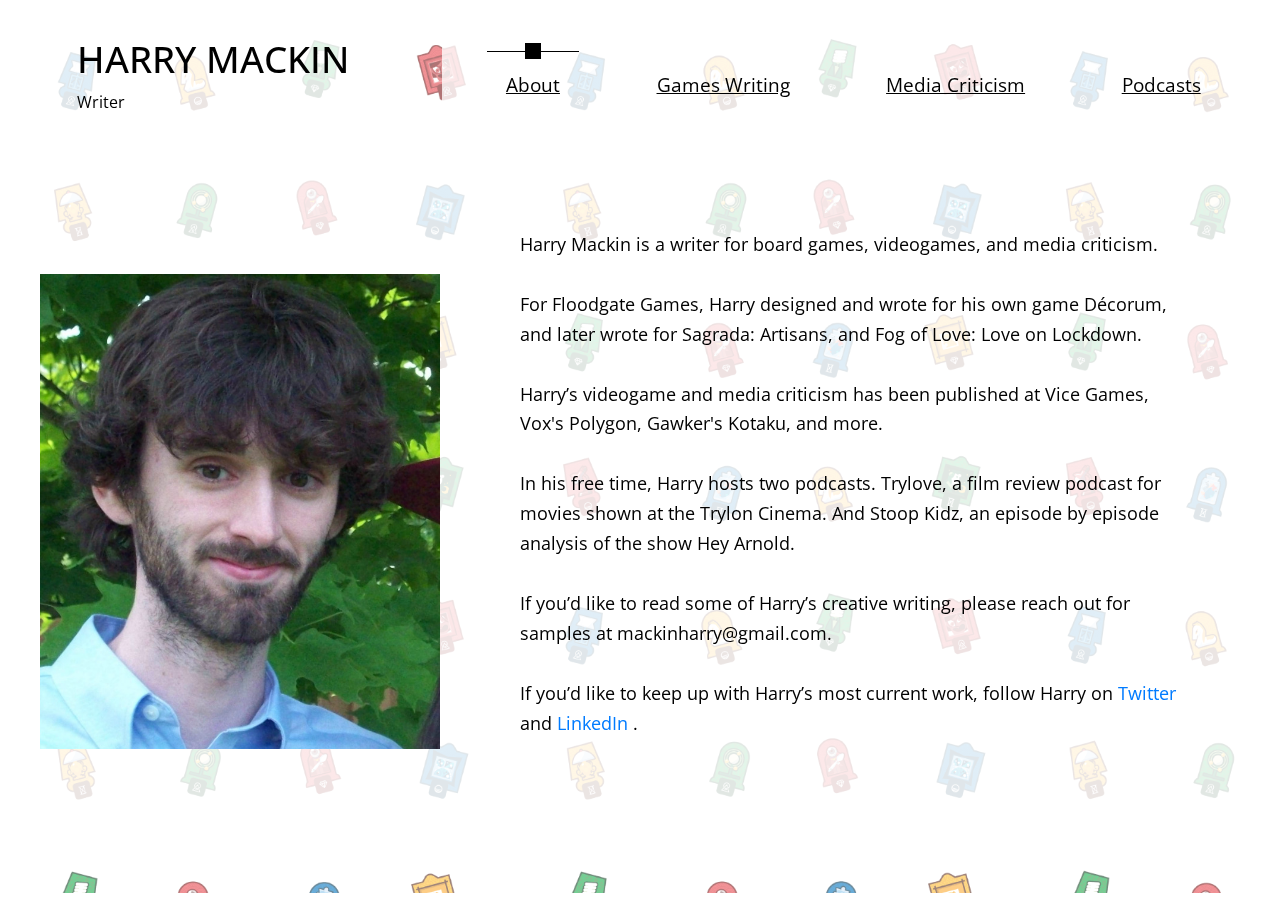
==== commit e3ad0661: "podcasts page" ====
--- a/index.html
+++ b/index.html
@@ -40,7 +40,7 @@
                   <ul class="navbar-nav">
                     <li class="nav-item active">
                       <div class="tm-nav-link-highlight"></div>
-                      <a class="nav-link" href="index.html">About <span class="sr-only">(current)</span></a>
+                      <a class="nav-link" href="index.html">About<span class="sr-only">(current)</span></a>
                     </li>
                     <li class="nav-item">
                       <div class="tm-nav-link-highlight"></div>
@@ -49,6 +49,10 @@
                     <li class="nav-item">
                       <div class="tm-nav-link-highlight"></div>
                       <a class="nav-link" href="MediaCriticism.html">Media Criticism</a>
+                    </li>
+                    <li class="nav-item">
+                      <div class="tm-nav-link-highlight"></div>
+                      <a class="nav-link" href="Podcasts.html">Podcasts</a>
                     </li>
                   </ul>
                 </div>
@@ -72,6 +76,9 @@
               Harry’s videogame and media criticism has been published at Vice Games, Vox's Polygon, Gawker's Kotaku, and more.        
               <br>  
               <br>
+              In his free time, Harry hosts two podcasts. Trylove, a film review podcast for movies shown at the Trylon Cinema. And Stoop Kidz, an episode by episode analysis of the show Hey Arnold. 
+              <br>  
+              <br>
               If you’d like to read some of Harry’s creative writing, please reach out for samples at mackinharry@gmail.com.
               <br>  
               <br>
--- a/css/templatemo-style.css
+++ b/css/templatemo-style.css
@@ -290,10 +290,21 @@
   height: auto;
 }
 
+.podcast-image {
+  margin: 20px;
+  max-width: 400px;
+}
+
 .tm-profile-image {
   margin-right: 20px;
   height: auto;
   width: 400px;
+}
+
+.gallery img{
+  margin: 10px;
+  height: auto;
+  width: 300px;
 }
 
 .tm-call-to-action-text {
@@ -785,11 +796,11 @@
 @media (max-width: 849px) {
   .tm-call-to-action-col {
     flex-direction: column;
+    margin: 15px;
   }
 
   .tm-call-to-action-image {
-    margin-right: 0;
-    margin-bottom: 30px;
+    margin: 30px;
   }
 
   .tm-call-to-action-text {
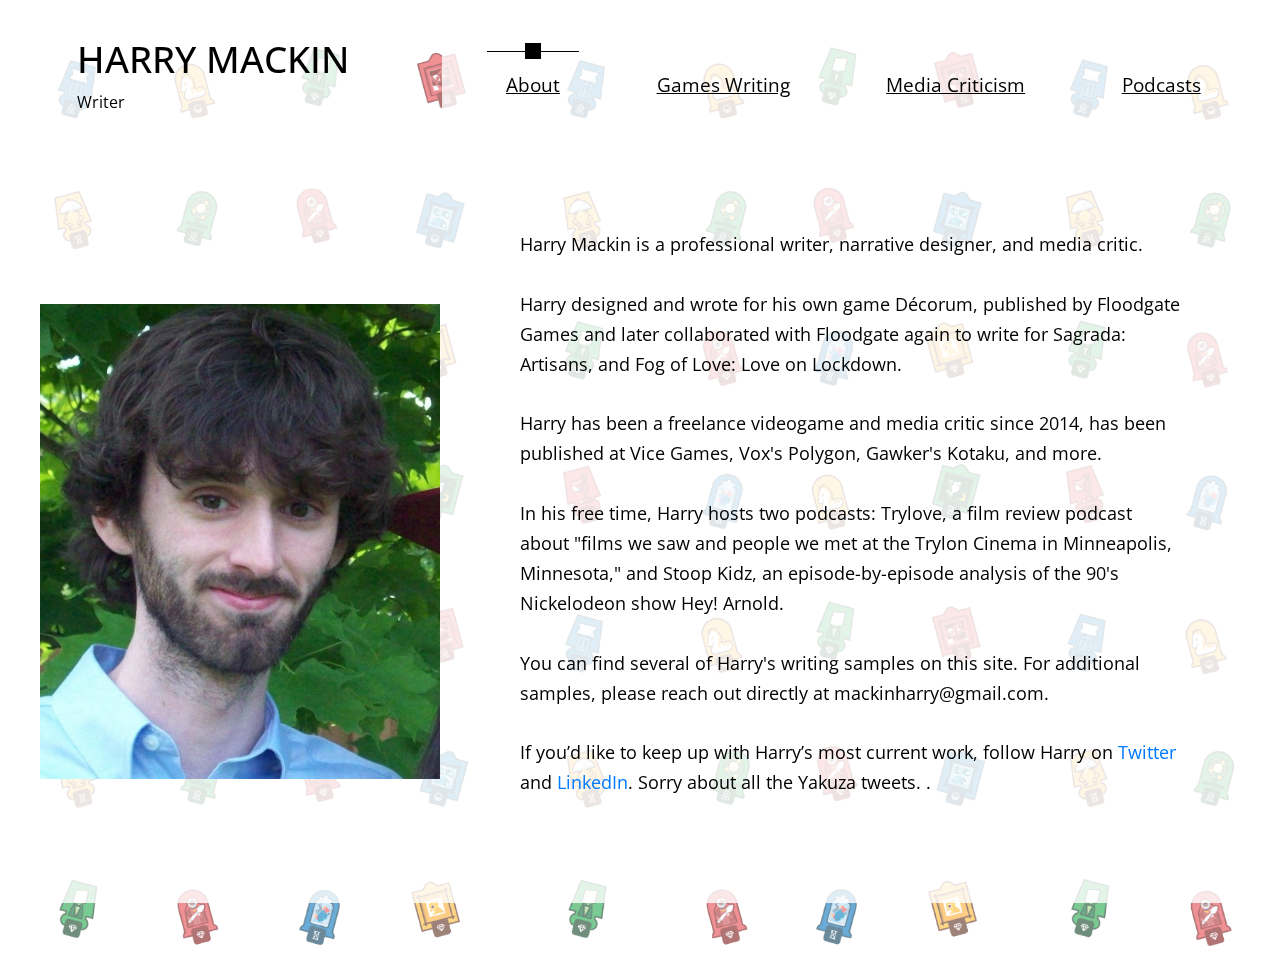
==== commit e94a2041: "remove html and update bio" ====
--- a/index.html
+++ b/index.html
@@ -40,19 +40,19 @@
                   <ul class="navbar-nav">
                     <li class="nav-item active">
                       <div class="tm-nav-link-highlight"></div>
-                      <a class="nav-link" href="index.html">About<span class="sr-only">(current)</span></a>
+                      <a class="nav-link" href="index">About<span class="sr-only">(current)</span></a>
                     </li>
                     <li class="nav-item">
                       <div class="tm-nav-link-highlight"></div>
-                      <a class="nav-link" href="GamesWriting.html">Games Writing</a>
+                      <a class="nav-link" href="GamesWriting">Games Writing</a>
                     </li>
                     <li class="nav-item">
                       <div class="tm-nav-link-highlight"></div>
-                      <a class="nav-link" href="MediaCriticism.html">Media Criticism</a>
+                      <a class="nav-link" href="MediaCriticism">Media Criticism</a>
                     </li>
                     <li class="nav-item">
                       <div class="tm-nav-link-highlight"></div>
-                      <a class="nav-link" href="Podcasts.html">Podcasts</a>
+                      <a class="nav-link" href="Podcasts">Podcasts</a>
                     </li>
                   </ul>
                 </div>
@@ -67,22 +67,22 @@
           <img src="Images/harry-pic.jpg" alt="Image" class="img-fluid tm-profile-image"/>
           <div class="tm-call-to-action-text">
             <p class="tm-call-to-action-description">
-              Harry Mackin is a writer for board games, videogames, and media criticism. 
+              Harry Mackin is a professional writer, narrative designer, and media critic. 
               <br>
               <br>
-              For Floodgate Games, Harry designed and wrote for his own game Décorum, and later wrote for Sagrada: Artisans, and Fog of Love: Love on Lockdown.  
+              Harry designed and wrote for his own game Décorum, published by Floodgate Games and later collaborated with Floodgate again to write for Sagrada: Artisans, and Fog of Love: Love on Lockdown.
               <br>  
               <br>  
-              Harry’s videogame and media criticism has been published at Vice Games, Vox's Polygon, Gawker's Kotaku, and more.        
+              Harry has been a freelance videogame and media critic since 2014, has been published at Vice Games, Vox's Polygon, Gawker's Kotaku, and more.        
               <br>  
               <br>
-              In his free time, Harry hosts two podcasts. Trylove, a film review podcast for movies shown at the Trylon Cinema. And Stoop Kidz, an episode by episode analysis of the show Hey Arnold. 
+              In his free time, Harry hosts two podcasts: Trylove, a film review podcast about "films we saw and people we met at the Trylon Cinema in Minneapolis, Minnesota," and Stoop Kidz, an episode-by-episode analysis of the 90's Nickelodeon show Hey! Arnold.
               <br>  
               <br>
-              If you’d like to read some of Harry’s creative writing, please reach out for samples at mackinharry@gmail.com.
+              You can find several of Harry's writing samples on this site. For additional samples, please reach out directly at mackinharry@gmail.com.
               <br>  
               <br>
-              If you’d like to keep up with Harry’s most current work, follow Harry on <a href="https://twitter.com/Shiitakeharry">Twitter</a> and <a href="https://www.linkedin.com/in/harrymackin/">LinkedIn</a> 
+              If you’d like to keep up with Harry’s most current work, follow Harry on <a href="https://twitter.com/Shiitakeharry">Twitter</a> and <a href="https://www.linkedin.com/in/harrymackin/">LinkedIn</a>. Sorry about all the Yakuza tweets.
             </a>.</p>
           </div>
         </div>
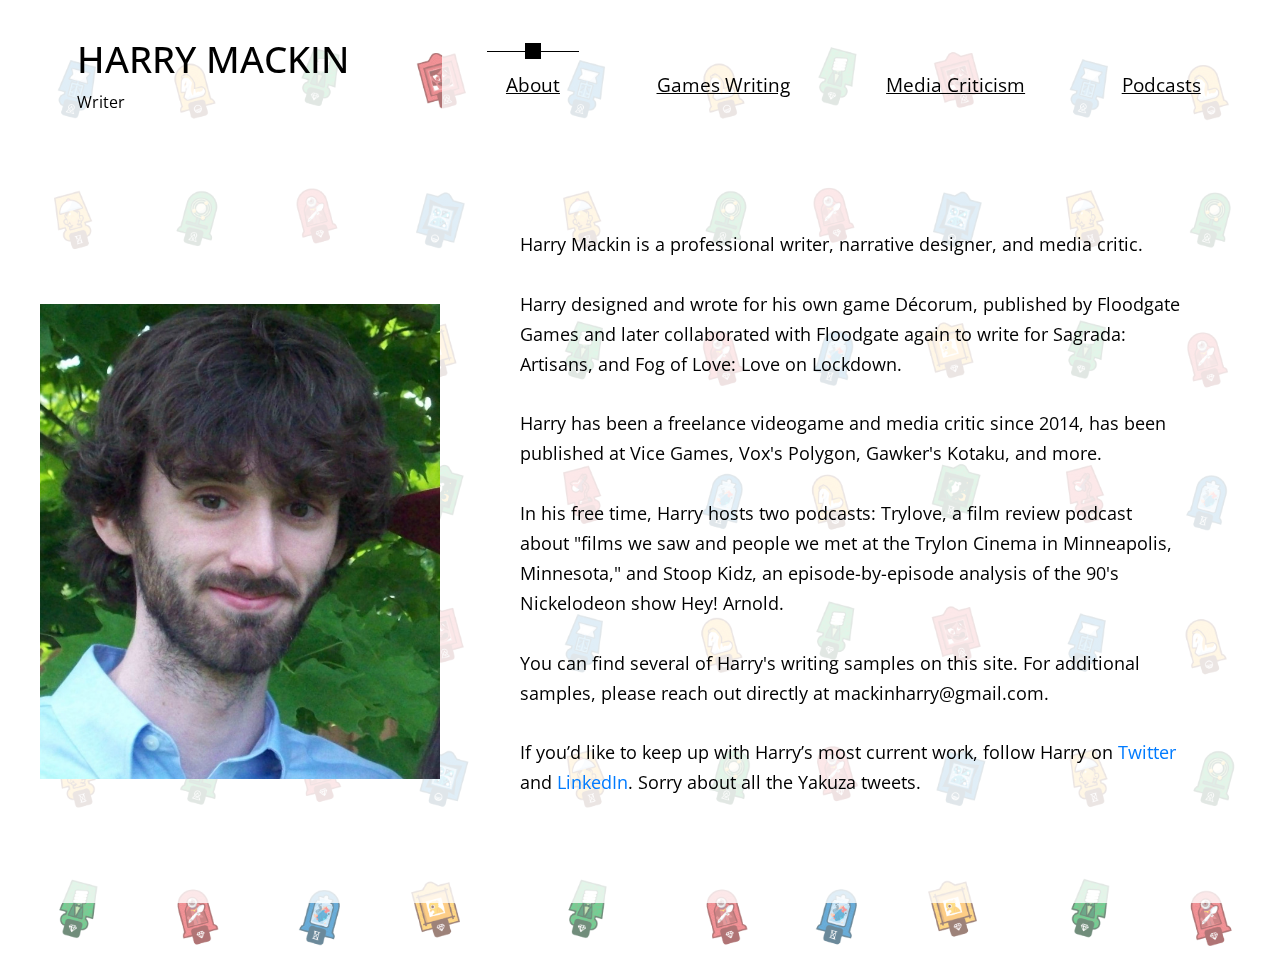
==== commit d0033f55: "new twitter" ====
--- a/index.html
+++ b/index.html
@@ -82,8 +82,8 @@
               You can find several of Harry's writing samples on this site. For additional samples, please reach out directly at mackinharry@gmail.com.
               <br>  
               <br>
-              If you’d like to keep up with Harry’s most current work, follow Harry on <a href="https://twitter.com/Shiitakeharry">Twitter</a> and <a href="https://www.linkedin.com/in/harrymackin/">LinkedIn</a>. Sorry about all the Yakuza tweets.
-            </a>.</p>
+              If you’d like to keep up with Harry’s most current work, follow Harry on <a href="https://twitter.com/punishedtake">Twitter</a> and <a href="https://www.linkedin.com/in/harrymackin/">LinkedIn</a>. Sorry about all the Yakuza tweets.
+            </a></p>
           </div>
         </div>
       </section>
